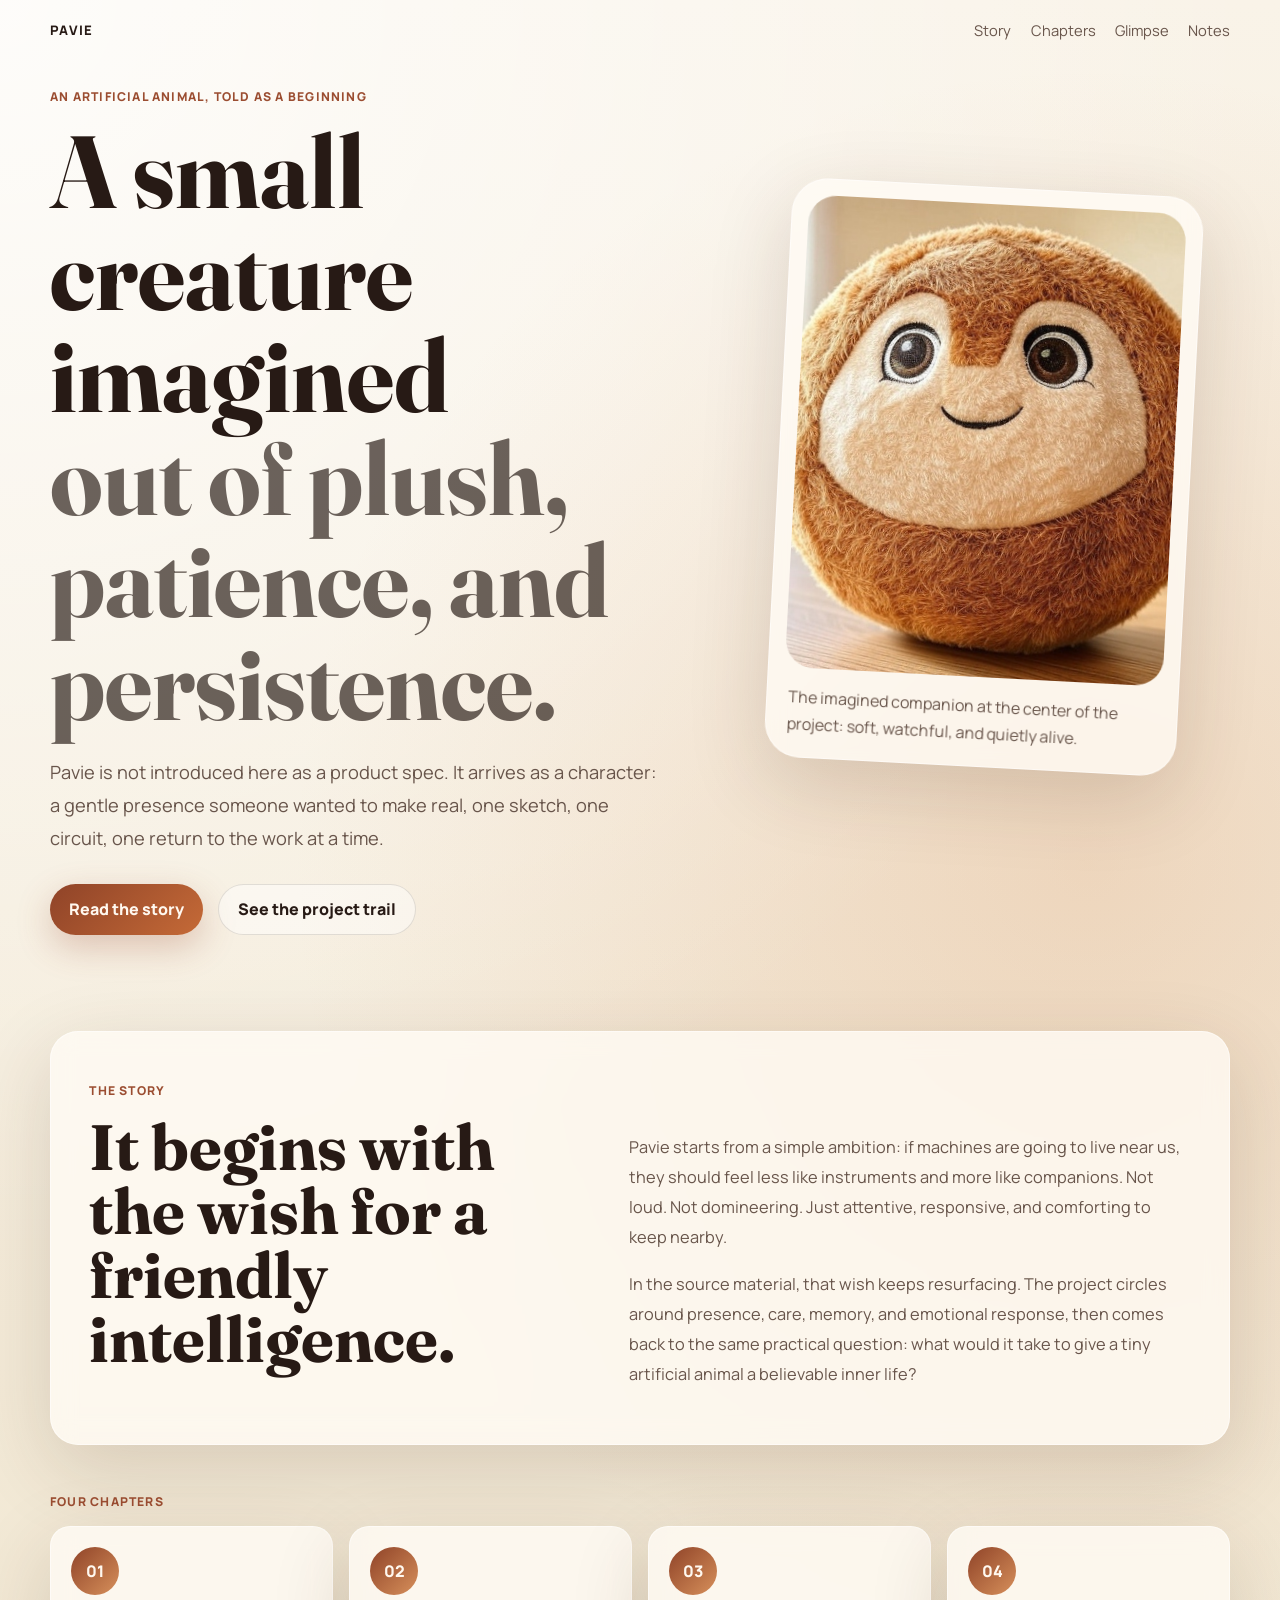
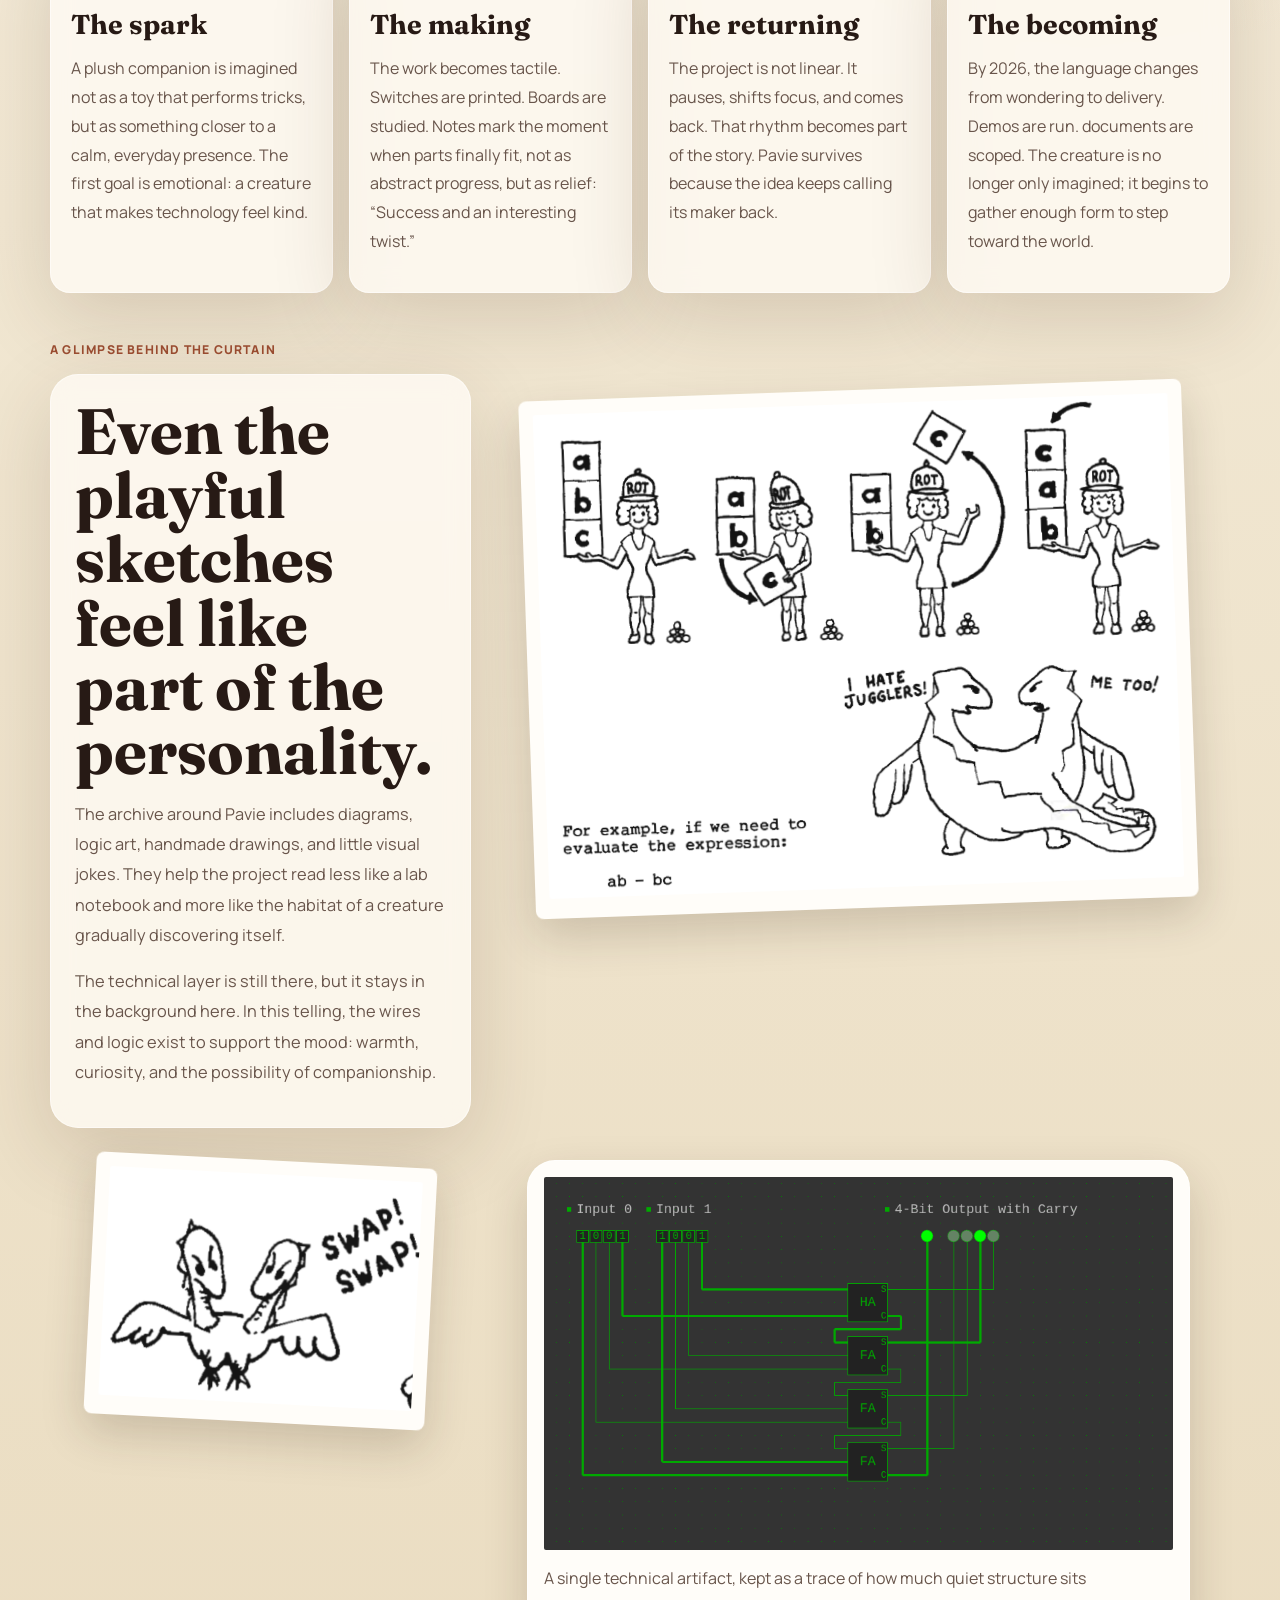
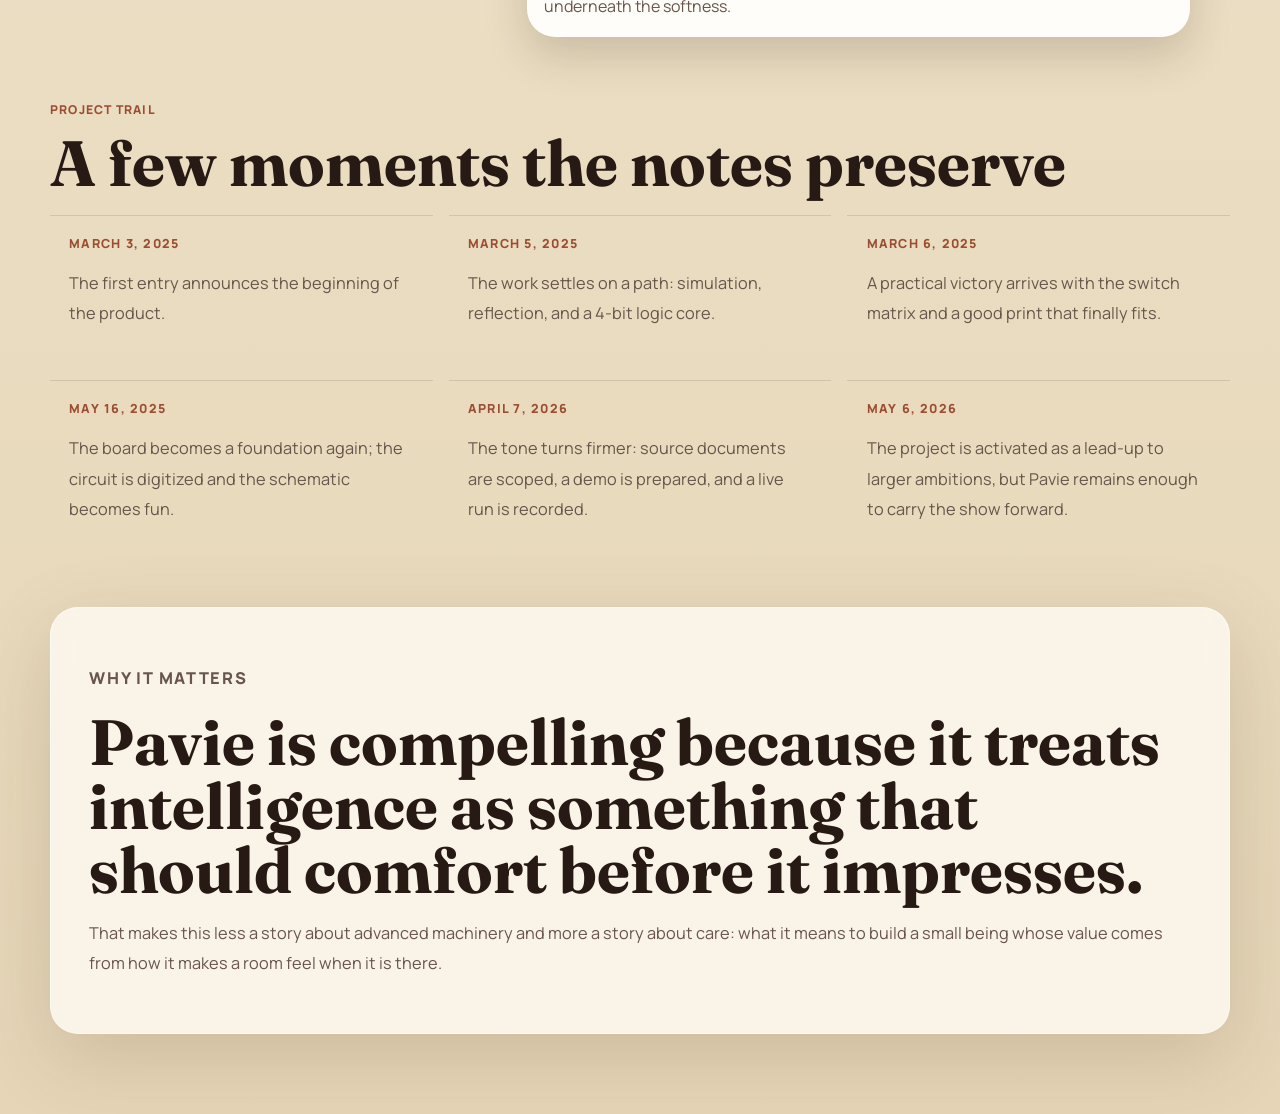
==== index.html @ 0e259fd2 "Create story-driven Pavie GitHub Pages site" ====
<!DOCTYPE html>
<html lang="en">
<head>
  <meta charset="UTF-8">
  <meta name="viewport" content="width=device-width, initial-scale=1.0">
  <title>Pavie | A Small Artificial Animal</title>
  <meta
    name="description"
    content="A story-driven GitHub Pages site about Pavie, a small artificial animal imagined as a plush companion with presence, memory, and a handmade beginning."
  >
  <link rel="preconnect" href="https://fonts.googleapis.com">
  <link rel="preconnect" href="https://fonts.gstatic.com" crossorigin>
  <link
    href="https://fonts.googleapis.com/css2?family=Fraunces:opsz,wght@9..144,500;9..144,700&family=Manrope:wght@400;500;700;800&display=swap"
    rel="stylesheet"
  >
  <link rel="stylesheet" href="style.css">
</head>
<body>
  <div class="page-shell">
    <header class="hero">
      <nav class="topbar">
        <span class="brand">Pavie</span>
        <div class="nav-links">
          <a href="#story">Story</a>
          <a href="#chapters">Chapters</a>
          <a href="#glimpse">Glimpse</a>
          <a href="#notes">Notes</a>
        </div>
      </nav>

      <div class="hero-copy">
        <p class="eyebrow">An artificial animal, told as a beginning</p>
        <h1>
          A small creature imagined
          <span>out of plush, patience, and persistence.</span>
        </h1>
        <p class="lede">
          Pavie is not introduced here as a product spec. It arrives as a character:
          a gentle presence someone wanted to make real, one sketch, one circuit,
          one return to the work at a time.
        </p>
        <div class="hero-actions">
          <a class="button button-primary" href="#story">Read the story</a>
          <a class="button button-secondary" href="#notes">See the project trail</a>
        </div>
      </div>

      <figure class="hero-card">
        <img src="assets/pavie-dot.jpg" alt="A round plush concept character with large eyes and a small smile.">
        <figcaption>
          The imagined companion at the center of the project: soft, watchful, and quietly alive.
        </figcaption>
      </figure>
    </header>

    <main>
      <section class="story-intro reveal" id="story">
        <p class="section-label">The story</p>
        <div class="story-grid">
          <div>
            <h2>It begins with the wish for a friendly intelligence.</h2>
          </div>
          <div>
            <p>
              Pavie starts from a simple ambition: if machines are going to live near us,
              they should feel less like instruments and more like companions. Not loud.
              Not domineering. Just attentive, responsive, and comforting to keep nearby.
            </p>
            <p>
              In the source material, that wish keeps resurfacing. The project circles
              around presence, care, memory, and emotional response, then comes back to
              the same practical question: what would it take to give a tiny artificial
              animal a believable inner life?
            </p>
          </div>
        </div>
      </section>

      <section class="chapters reveal" id="chapters">
        <p class="section-label">Four chapters</p>
        <div class="chapter-list">
          <article class="chapter">
            <span class="chapter-number">01</span>
            <h3>The spark</h3>
            <p>
              A plush companion is imagined not as a toy that performs tricks, but as
              something closer to a calm, everyday presence. The first goal is emotional:
              a creature that makes technology feel kind.
            </p>
          </article>

          <article class="chapter">
            <span class="chapter-number">02</span>
            <h3>The making</h3>
            <p>
              The work becomes tactile. Switches are printed. Boards are studied.
              Notes mark the moment when parts finally fit, not as abstract progress,
              but as relief: “Success and an interesting twist.”
            </p>
          </article>

          <article class="chapter">
            <span class="chapter-number">03</span>
            <h3>The returning</h3>
            <p>
              The project is not linear. It pauses, shifts focus, and comes back.
              That rhythm becomes part of the story. Pavie survives because the idea
              keeps calling its maker back.
            </p>
          </article>

          <article class="chapter">
            <span class="chapter-number">04</span>
            <h3>The becoming</h3>
            <p>
              By 2026, the language changes from wondering to delivery. Demos are run.
              documents are scoped. The creature is no longer only imagined; it begins
              to gather enough form to step toward the world.
            </p>
          </article>
        </div>
      </section>

      <section class="gallery-section reveal" id="glimpse">
        <p class="section-label">A glimpse behind the curtain</p>
        <div class="gallery-layout">
          <article class="gallery-text">
            <h2>Even the playful sketches feel like part of the personality.</h2>
            <p>
              The archive around Pavie includes diagrams, logic art, handmade drawings,
              and little visual jokes. They help the project read less like a lab notebook
              and more like the habitat of a creature gradually discovering itself.
            </p>
            <p>
              The technical layer is still there, but it stays in the background here.
              In this telling, the wires and logic exist to support the mood: warmth,
              curiosity, and the possibility of companionship.
            </p>
          </article>

          <figure class="polaroid polaroid-wide tilt-left">
            <img src="assets/integer-jugglers.png" alt="A playful hand-drawn cartoon showing jugglers and a two-headed creature.">
          </figure>

          <figure class="polaroid tilt-right">
            <img src="assets/swap-dragon.png" alt="A playful sketch of a two-headed bird with the words swap swap.">
          </figure>

          <figure class="polaroid technical-card">
            <img src="assets/4-bit-adder.png" alt="A green-on-dark diagram of a 4-bit adder circuit.">
            <figcaption>
              A single technical artifact, kept as a trace of how much quiet structure sits underneath the softness.
            </figcaption>
          </figure>
        </div>
      </section>

      <section class="timeline reveal" id="notes">
        <p class="section-label">Project trail</p>
        <h2>A few moments the notes preserve</h2>
        <div class="timeline-list">
          <article>
            <time datetime="2025-03-03">March 3, 2025</time>
            <p>The first entry announces the beginning of the product.</p>
          </article>
          <article>
            <time datetime="2025-03-05">March 5, 2025</time>
            <p>The work settles on a path: simulation, reflection, and a 4-bit logic core.</p>
          </article>
          <article>
            <time datetime="2025-03-06">March 6, 2025</time>
            <p>A practical victory arrives with the switch matrix and a good print that finally fits.</p>
          </article>
          <article>
            <time datetime="2025-05-16">May 16, 2025</time>
            <p>The board becomes a foundation again; the circuit is digitized and the schematic becomes fun.</p>
          </article>
          <article>
            <time datetime="2026-04-07">April 7, 2026</time>
            <p>The tone turns firmer: source documents are scoped, a demo is prepared, and a live run is recorded.</p>
          </article>
          <article>
            <time datetime="2026-05-06">May 6, 2026</time>
            <p>The project is activated as a lead-up to larger ambitions, but Pavie remains enough to carry the show forward.</p>
          </article>
        </div>
      </section>

      <section class="closing reveal">
        <div class="closing-card">
          <p class="section-label">Why it matters</p>
          <h2>
            Pavie is compelling because it treats intelligence as something that should
            comfort before it impresses.
          </h2>
          <p>
            That makes this less a story about advanced machinery and more a story about
            care: what it means to build a small being whose value comes from how it makes
            a room feel when it is there.
          </p>
        </div>
      </section>
    </main>
  </div>

  <script src="script.js"></script>
</body>
</html>
---- style.css ----
:root {
  --bg: #f7f1e4;
  --bg-deep: #ebdfc7;
  --paper: rgba(255, 252, 245, 0.78);
  --ink: #271a15;
  --muted: #68554b;
  --accent: #9b4d31;
  --accent-soft: #d7905b;
  --line: rgba(39, 26, 21, 0.12);
  --shadow: 0 24px 80px rgba(69, 37, 18, 0.16);
  --radius-xl: 28px;
  --radius-lg: 20px;
  --radius-md: 14px;
}

* {
  box-sizing: border-box;
}

html {
  scroll-behavior: smooth;
}

body {
  margin: 0;
  font-family: "Manrope", sans-serif;
  color: var(--ink);
  background:
    radial-gradient(circle at top left, rgba(255, 255, 255, 0.78), transparent 28%),
    radial-gradient(circle at 85% 20%, rgba(215, 144, 91, 0.25), transparent 22%),
    linear-gradient(180deg, #f9f3e8 0%, #f1e7d2 42%, #e6d6b7 100%);
}

img {
  display: block;
  max-width: 100%;
}

a {
  color: inherit;
  text-decoration: none;
}

.page-shell {
  min-height: 100vh;
  overflow: clip;
}

.hero,
main {
  width: min(1180px, calc(100% - 2rem));
  margin: 0 auto;
}

.hero {
  display: grid;
  grid-template-columns: 1.2fr 0.9fr;
  gap: 2rem;
  padding: 1.25rem 0 3rem;
  min-height: 100vh;
  align-items: center;
}

.topbar {
  position: absolute;
  top: 0;
  left: 50%;
  width: min(1180px, calc(100% - 2rem));
  transform: translateX(-50%);
  display: flex;
  justify-content: space-between;
  align-items: center;
  padding: 1.25rem 0;
  z-index: 10;
}

.brand,
.section-label,
.eyebrow,
time {
  letter-spacing: 0.1em;
  text-transform: uppercase;
}

.brand {
  font-size: 0.82rem;
  font-weight: 800;
}

.nav-links {
  display: flex;
  gap: 1.2rem;
  color: var(--muted);
  font-size: 0.92rem;
}

.hero-copy {
  padding-top: 3.5rem;
}

.eyebrow,
.section-label {
  color: var(--accent);
  font-size: 0.76rem;
  font-weight: 800;
}

h1,
h2,
h3 {
  font-family: "Fraunces", serif;
  line-height: 1;
  margin: 0;
}

h1 {
  margin-top: 0.9rem;
  font-size: clamp(3.3rem, 8vw, 6.8rem);
  max-width: 11ch;
}

h1 span {
  display: block;
  color: rgba(39, 26, 21, 0.68);
}

.lede {
  max-width: 38rem;
  margin: 1.4rem 0 0;
  font-size: 1.14rem;
  line-height: 1.8;
  color: var(--muted);
}

.hero-actions {
  display: flex;
  flex-wrap: wrap;
  gap: 0.9rem;
  margin-top: 1.8rem;
}

.button {
  display: inline-flex;
  align-items: center;
  justify-content: center;
  min-height: 3.2rem;
  padding: 0.8rem 1.2rem;
  border-radius: 999px;
  font-weight: 800;
}

.button-primary {
  color: #fff8ef;
  background: linear-gradient(135deg, #8f4328, #c56a37);
  box-shadow: 0 12px 34px rgba(155, 77, 49, 0.28);
}

.button-secondary {
  border: 1px solid var(--line);
  background: rgba(255, 255, 255, 0.45);
}

.hero-card,
.story-intro,
.chapter,
.gallery-text,
.technical-card,
.closing-card {
  background: var(--paper);
  backdrop-filter: blur(12px);
  border: 1px solid rgba(255, 255, 255, 0.5);
  box-shadow: var(--shadow);
}

.hero-card {
  padding: 1rem;
  border-radius: 36px;
  transform: rotate(3deg);
}

.hero-card img {
  border-radius: 28px;
  aspect-ratio: 4 / 5;
  object-fit: cover;
}

.hero-card figcaption {
  padding: 1rem 0.3rem 0.2rem;
  color: var(--muted);
  line-height: 1.7;
}

main {
  padding-bottom: 5rem;
}

section {
  margin-top: 3rem;
}

.story-intro,
.closing-card {
  border-radius: var(--radius-xl);
  padding: clamp(1.4rem, 3vw, 2.5rem);
}

.story-grid {
  display: grid;
  grid-template-columns: 0.95fr 1.05fr;
  gap: 2rem;
  margin-top: 1rem;
}

.story-grid h2,
.gallery-text h2,
.timeline h2,
.closing-card h2 {
  font-size: clamp(2rem, 5vw, 4rem);
}

.story-grid p,
.gallery-text p,
.closing-card p,
.timeline-list p {
  color: var(--muted);
  line-height: 1.85;
  font-size: 1.02rem;
}

.chapter-list {
  display: grid;
  grid-template-columns: repeat(4, 1fr);
  gap: 1rem;
  margin-top: 1rem;
}

.chapter {
  border-radius: var(--radius-lg);
  padding: 1.25rem;
  min-height: 18rem;
}

.chapter-number {
  display: inline-flex;
  width: 3rem;
  height: 3rem;
  align-items: center;
  justify-content: center;
  border-radius: 999px;
  font-weight: 800;
  color: #fff8ef;
  background: linear-gradient(135deg, #8f4328, #d7905b);
}

.chapter h3 {
  margin-top: 1rem;
  font-size: 1.7rem;
}

.chapter p {
  color: var(--muted);
  line-height: 1.8;
}

.gallery-layout {
  display: grid;
  grid-template-columns: 1.1fr 1fr 0.9fr;
  gap: 1rem;
  margin-top: 1rem;
  align-items: start;
}

.gallery-text {
  border-radius: var(--radius-xl);
  padding: 1.5rem;
  min-height: 100%;
}

.polaroid {
  background: #fffdf9;
  border-radius: 8px;
  padding: 0.85rem 0.85rem 1.2rem;
  box-shadow: 0 18px 44px rgba(49, 31, 18, 0.18);
}

.polaroid img {
  width: 100%;
  border-radius: 2px;
}

.polaroid-wide {
  grid-column: span 2;
}

.tilt-left {
  transform: rotate(-2deg);
}

.tilt-right {
  transform: rotate(3deg);
}

.technical-card {
  grid-column: 2 / 4;
  padding: 1rem;
  border-radius: var(--radius-xl);
}

.technical-card figcaption {
  margin-top: 0.9rem;
  color: var(--muted);
  line-height: 1.75;
}

.timeline-list {
  display: grid;
  grid-template-columns: repeat(3, 1fr);
  gap: 1rem;
  margin-top: 1.25rem;
}

.timeline-list article {
  padding: 1.2rem;
  border-top: 1px solid var(--line);
}

time {
  display: block;
  color: var(--accent);
  font-size: 0.78rem;
  font-weight: 800;
  margin-bottom: 0.7rem;
}

.reveal {
  opacity: 0;
  transform: translateY(24px);
  transition: opacity 700ms ease, transform 700ms ease;
}

.reveal.is-visible {
  opacity: 1;
  transform: translateY(0);
}

@media (max-width: 980px) {
  .hero,
  .story-grid,
  .chapter-list,
  .gallery-layout,
  .timeline-list {
    grid-template-columns: 1fr;
  }

  .hero {
    min-height: auto;
    padding-top: 5rem;
  }

  .topbar {
    position: fixed;
    padding: 0.85rem 1rem;
    background: rgba(249, 243, 232, 0.88);
    backdrop-filter: blur(10px);
    border-bottom: 1px solid var(--line);
  }

  .nav-links {
    gap: 0.8rem;
    font-size: 0.84rem;
  }

  .hero-card {
    transform: none;
  }

  .polaroid-wide,
  .technical-card {
    grid-column: auto;
  }
}

@media (max-width: 640px) {
  .topbar {
    align-items: flex-start;
    flex-direction: column;
    gap: 0.6rem;
  }

  .hero,
  main {
    width: min(100% - 1rem, 1180px);
  }

  h1 {
    font-size: 3rem;
  }

  .hero-actions {
    flex-direction: column;
  }

  .button {
    width: 100%;
  }
}
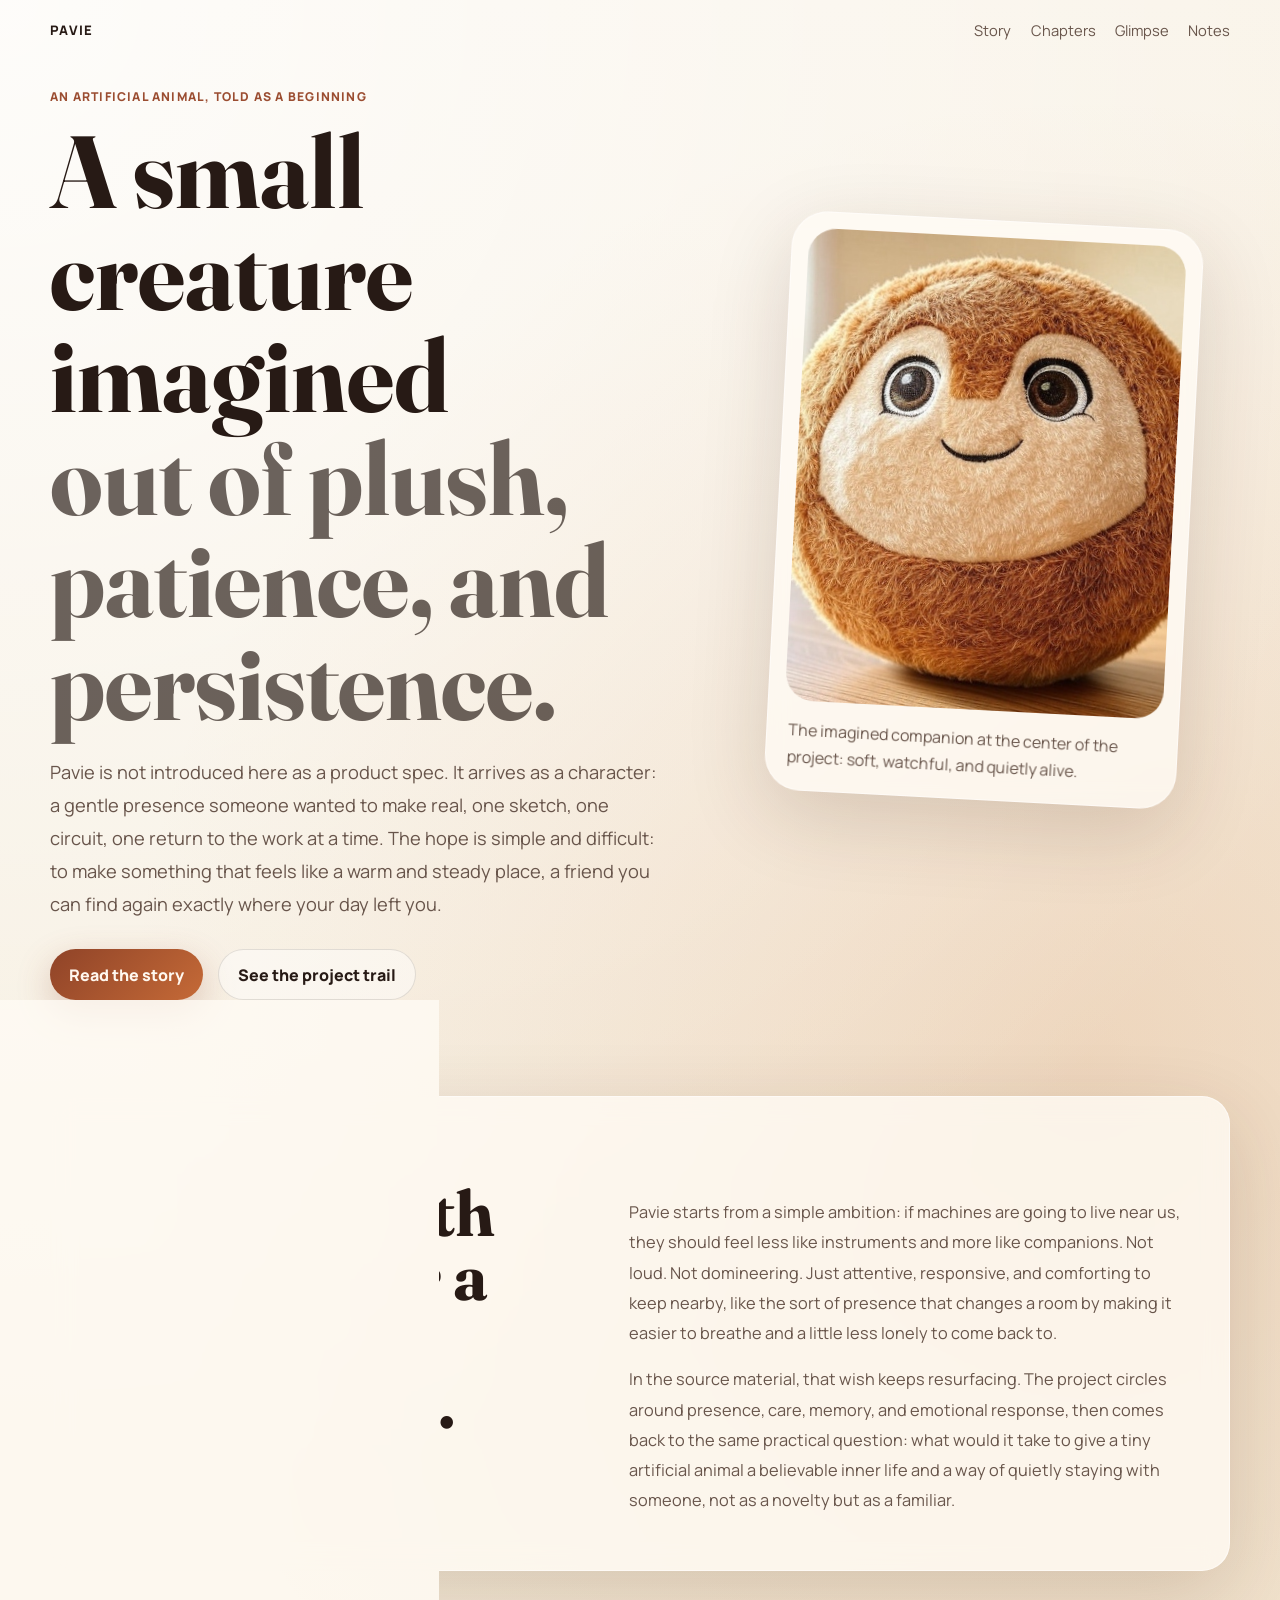
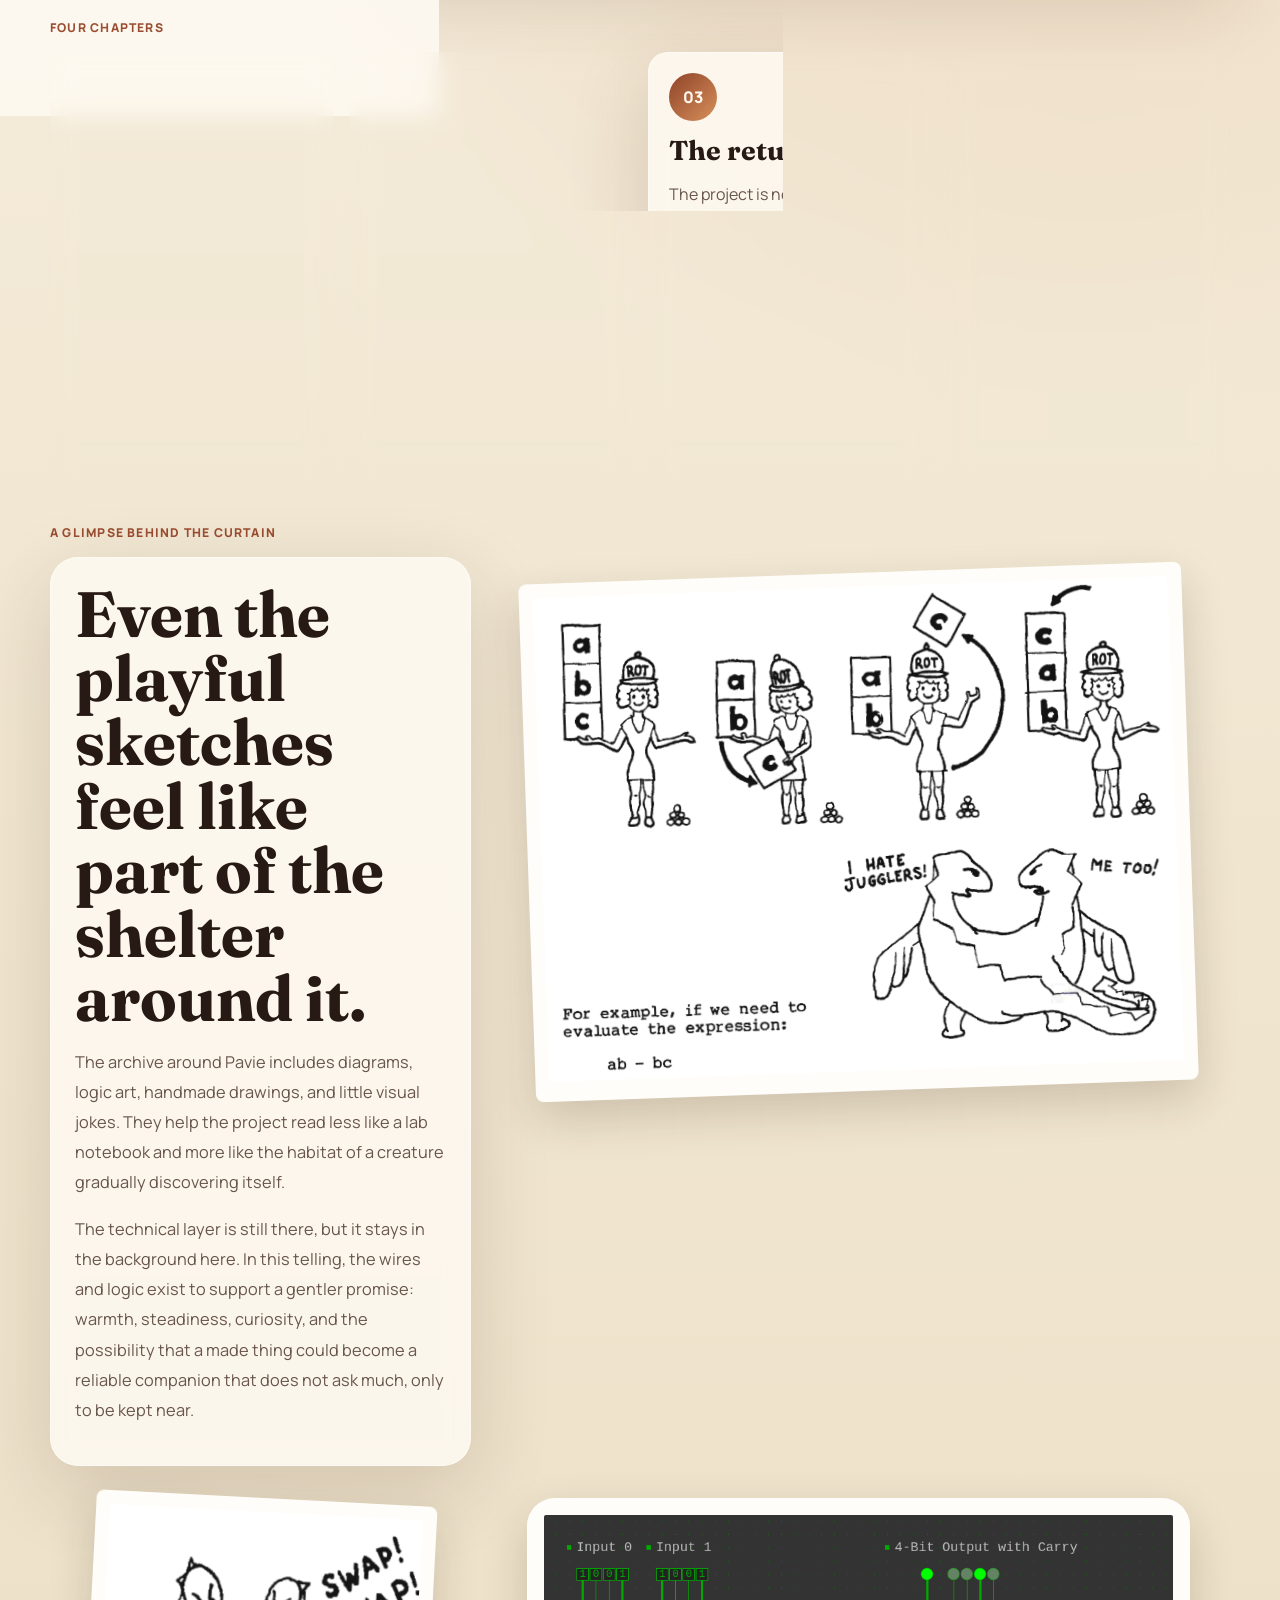
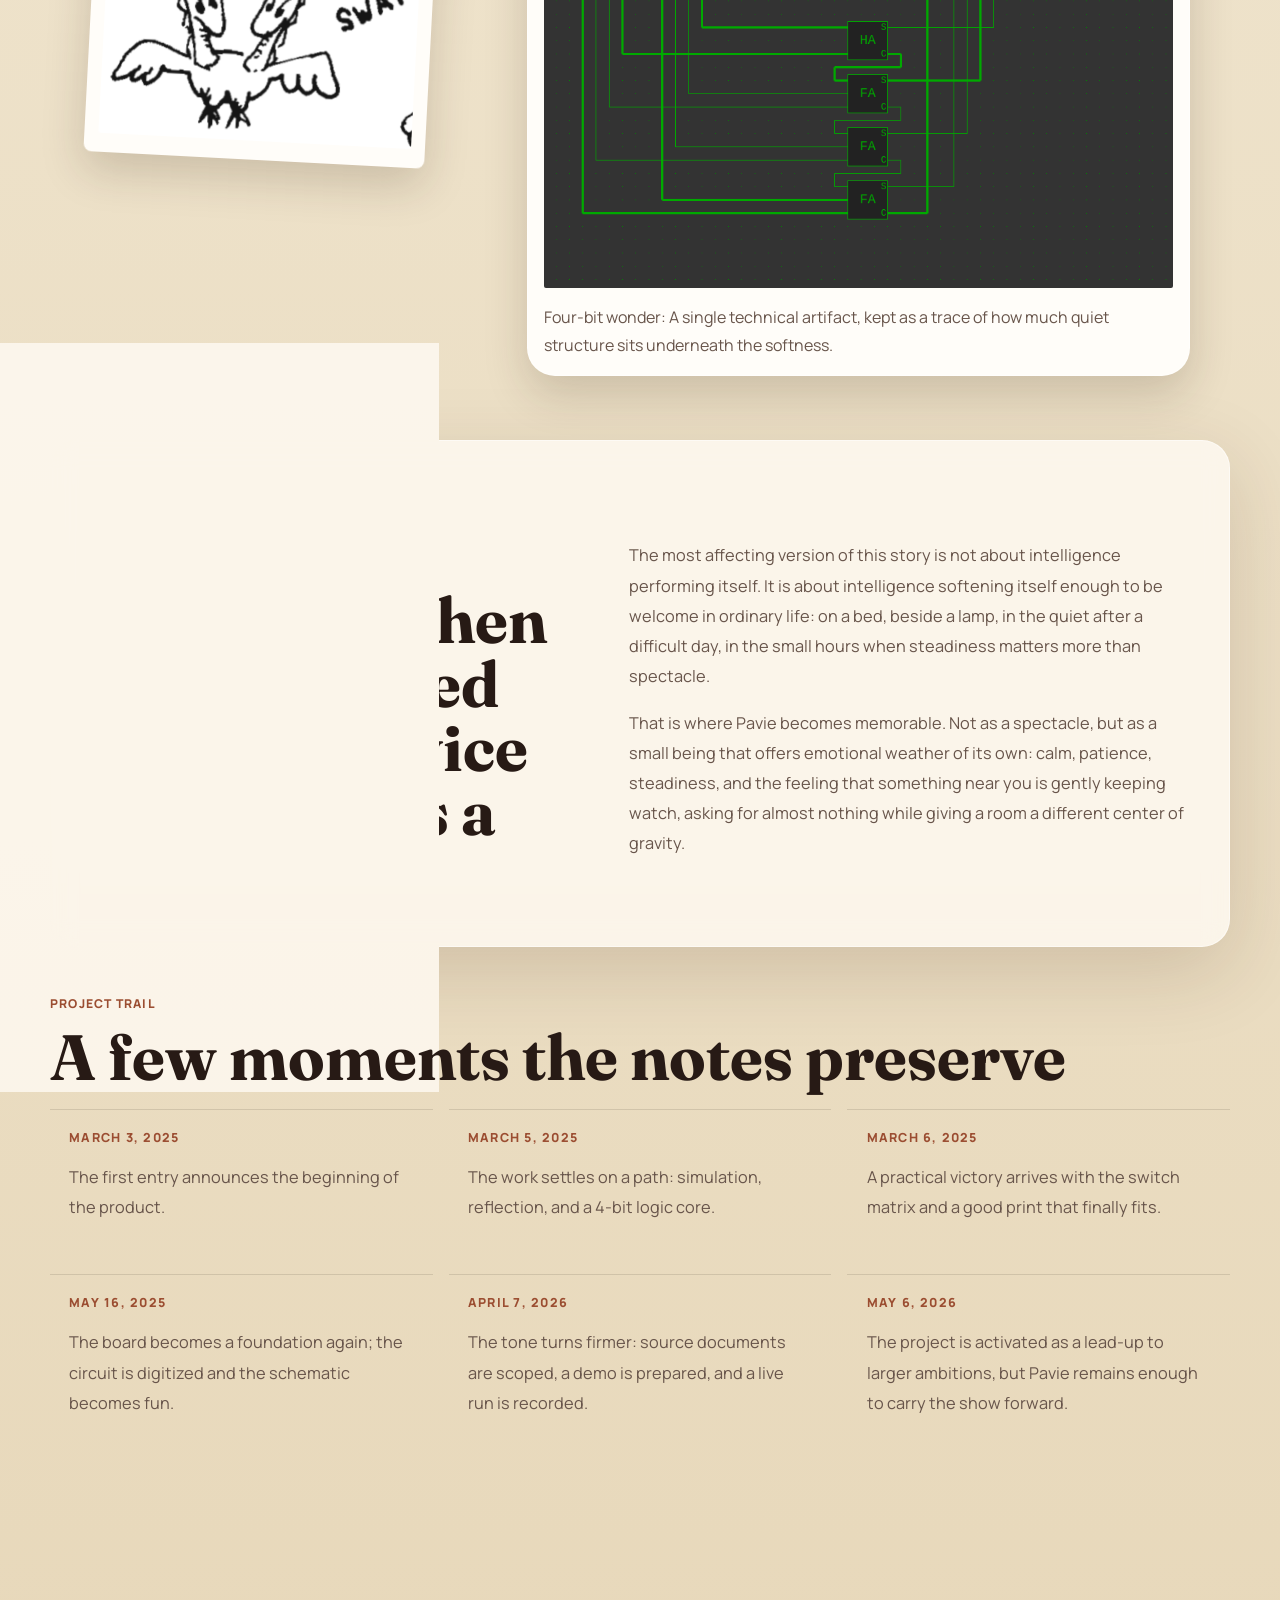
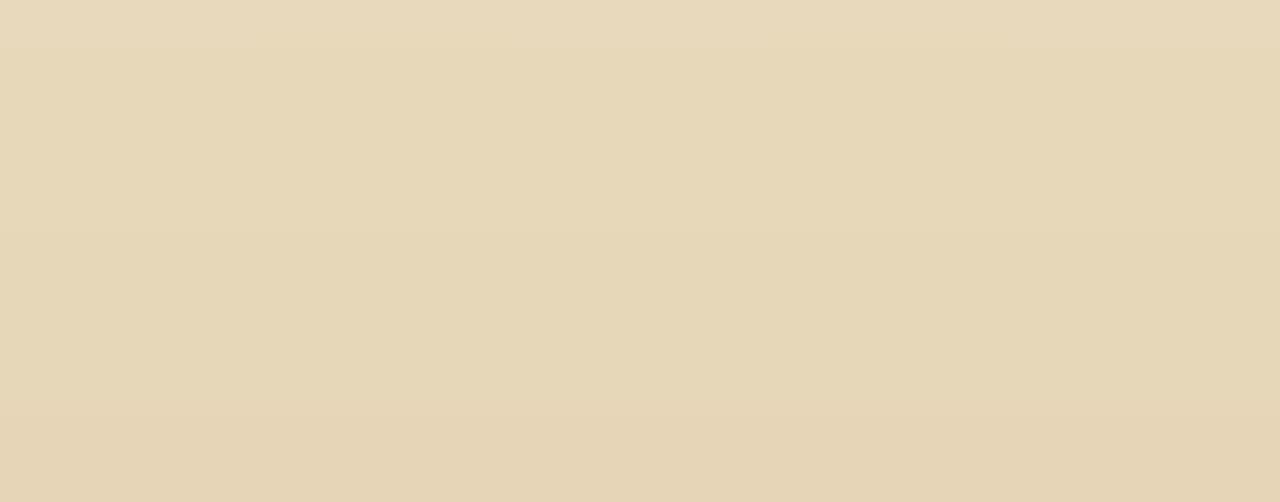
==== commit 25cec593: "Refine Pavie story tone and caption" ====
--- a/index.html
+++ b/index.html
@@ -38,7 +38,9 @@
         <p class="lede">
           Pavie is not introduced here as a product spec. It arrives as a character:
           a gentle presence someone wanted to make real, one sketch, one circuit,
-          one return to the work at a time.
+          one return to the work at a time. The hope is simple and difficult:
+          to make something that feels like a warm and steady place, a friend
+          you can find again exactly where your day left you.
         </p>
         <div class="hero-actions">
           <a class="button button-primary" href="#story">Read the story</a>
@@ -65,13 +67,16 @@
             <p>
               Pavie starts from a simple ambition: if machines are going to live near us,
               they should feel less like instruments and more like companions. Not loud.
-              Not domineering. Just attentive, responsive, and comforting to keep nearby.
+              Not domineering. Just attentive, responsive, and comforting to keep nearby,
+              like the sort of presence that changes a room by making it easier to breathe
+              and a little less lonely to come back to.
             </p>
             <p>
               In the source material, that wish keeps resurfacing. The project circles
               around presence, care, memory, and emotional response, then comes back to
               the same practical question: what would it take to give a tiny artificial
-              animal a believable inner life?
+              animal a believable inner life and a way of quietly staying with someone,
+              not as a novelty but as a familiar.
             </p>
           </div>
         </div>
@@ -86,7 +91,8 @@
             <p>
               A plush companion is imagined not as a toy that performs tricks, but as
               something closer to a calm, everyday presence. The first goal is emotional:
-              a creature that makes technology feel kind.
+              a creature that makes technology feel kind, dependable, and safe to lean on,
+              the way a real friend sometimes does simply by remaining close.
             </p>
           </article>
 
@@ -96,7 +102,8 @@
             <p>
               The work becomes tactile. Switches are printed. Boards are studied.
               Notes mark the moment when parts finally fit, not as abstract progress,
-              but as relief: “Success and an interesting twist.”
+              but as relief: “Success and an interesting twist.” The story gains weight
+              because it keeps passing through human hands.
             </p>
           </article>
 
@@ -106,7 +113,7 @@
             <p>
               The project is not linear. It pauses, shifts focus, and comes back.
               That rhythm becomes part of the story. Pavie survives because the idea
-              keeps calling its maker back.
+              keeps calling its maker back, as if the creature is still waiting for its place.
             </p>
           </article>
 
@@ -116,7 +123,8 @@
             <p>
               By 2026, the language changes from wondering to delivery. Demos are run.
               documents are scoped. The creature is no longer only imagined; it begins
-              to gather enough form to step toward the world.
+              to gather enough form to step toward the world, carrying with it the idea
+              that intelligence could be companionable.
             </p>
           </article>
         </div>
@@ -126,7 +134,7 @@
         <p class="section-label">A glimpse behind the curtain</p>
         <div class="gallery-layout">
           <article class="gallery-text">
-            <h2>Even the playful sketches feel like part of the personality.</h2>
+            <h2>Even the playful sketches feel like part of the shelter around it.</h2>
             <p>
               The archive around Pavie includes diagrams, logic art, handmade drawings,
               and little visual jokes. They help the project read less like a lab notebook
@@ -134,8 +142,9 @@
             </p>
             <p>
               The technical layer is still there, but it stays in the background here.
-              In this telling, the wires and logic exist to support the mood: warmth,
-              curiosity, and the possibility of companionship.
+              In this telling, the wires and logic exist to support a gentler promise:
+              warmth, steadiness, curiosity, and the possibility that a made thing
+              could become a reliable companion that does not ask much, only to be kept near.
             </p>
           </article>
 
@@ -150,9 +159,32 @@
           <figure class="polaroid technical-card">
             <img src="assets/4-bit-adder.png" alt="A green-on-dark diagram of a 4-bit adder circuit.">
             <figcaption>
-              A single technical artifact, kept as a trace of how much quiet structure sits underneath the softness.
+              Four-bit wonder: A single technical artifact, kept as a trace of how much quiet structure sits underneath the softness.
             </figcaption>
           </figure>
+        </div>
+      </section>
+
+      <section class="story-intro reveal">
+        <p class="section-label">A warm and steady place</p>
+        <div class="story-grid">
+          <div>
+            <h2>Pavie is strongest when it is described less as a device and more as a refuge.</h2>
+          </div>
+          <div>
+            <p>
+              The most affecting version of this story is not about intelligence performing
+              itself. It is about intelligence softening itself enough to be welcome in
+              ordinary life: on a bed, beside a lamp, in the quiet after a difficult day,
+              in the small hours when steadiness matters more than spectacle.
+            </p>
+            <p>
+              That is where Pavie becomes memorable. Not as a spectacle, but as a small
+              being that offers emotional weather of its own: calm, patience, steadiness,
+              and the feeling that something near you is gently keeping watch, asking
+              for almost nothing while giving a room a different center of gravity.
+            </p>
+          </div>
         </div>
       </section>
 
@@ -192,12 +224,14 @@
           <p class="section-label">Why it matters</p>
           <h2>
             Pavie is compelling because it treats intelligence as something that should
-            comfort before it impresses.
+            comfort before it impresses, and stay before it speaks.
           </h2>
           <p>
             That makes this less a story about advanced machinery and more a story about
             care: what it means to build a small being whose value comes from how it makes
-            a room feel when it is there.
+            a room feel when it is there. Its best future is not as a novelty, but as
+            something people might miss when it is absent, because it had quietly become
+            part of how they felt accompanied.
           </p>
         </div>
       </section>
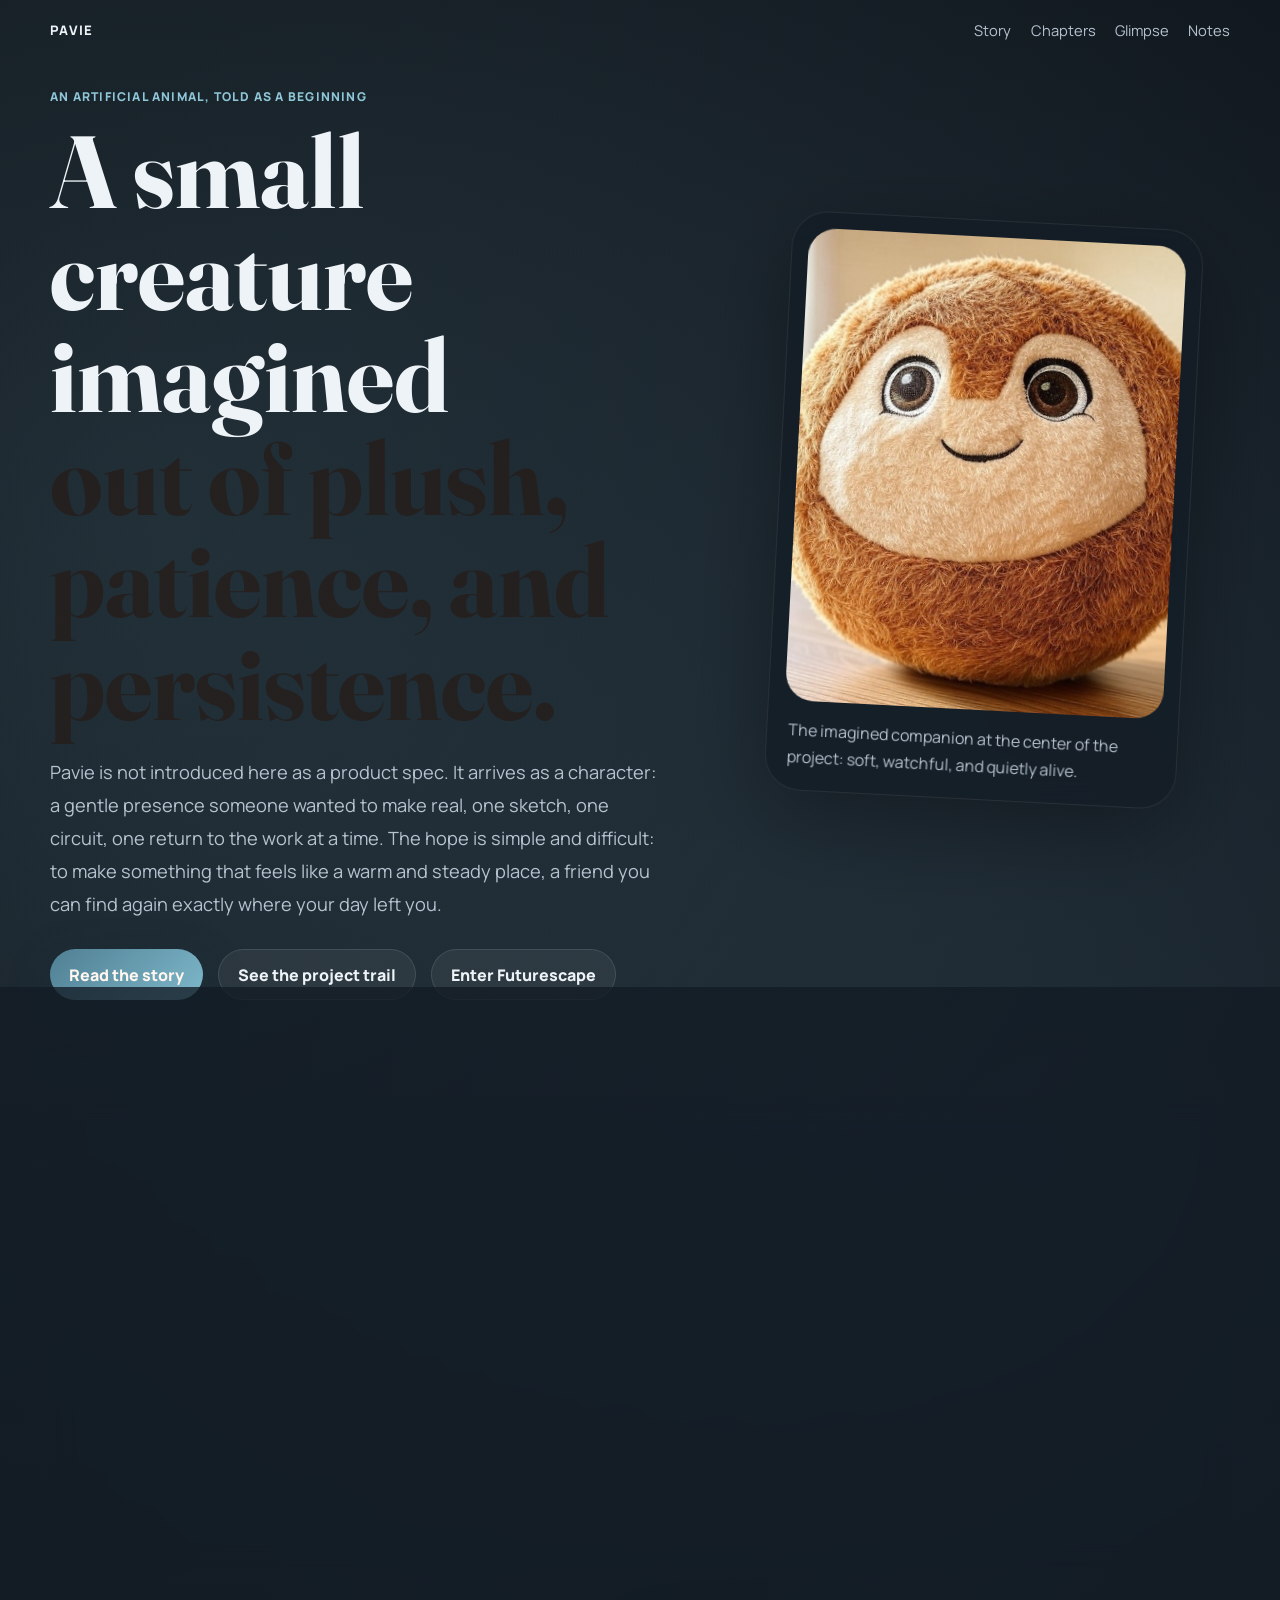
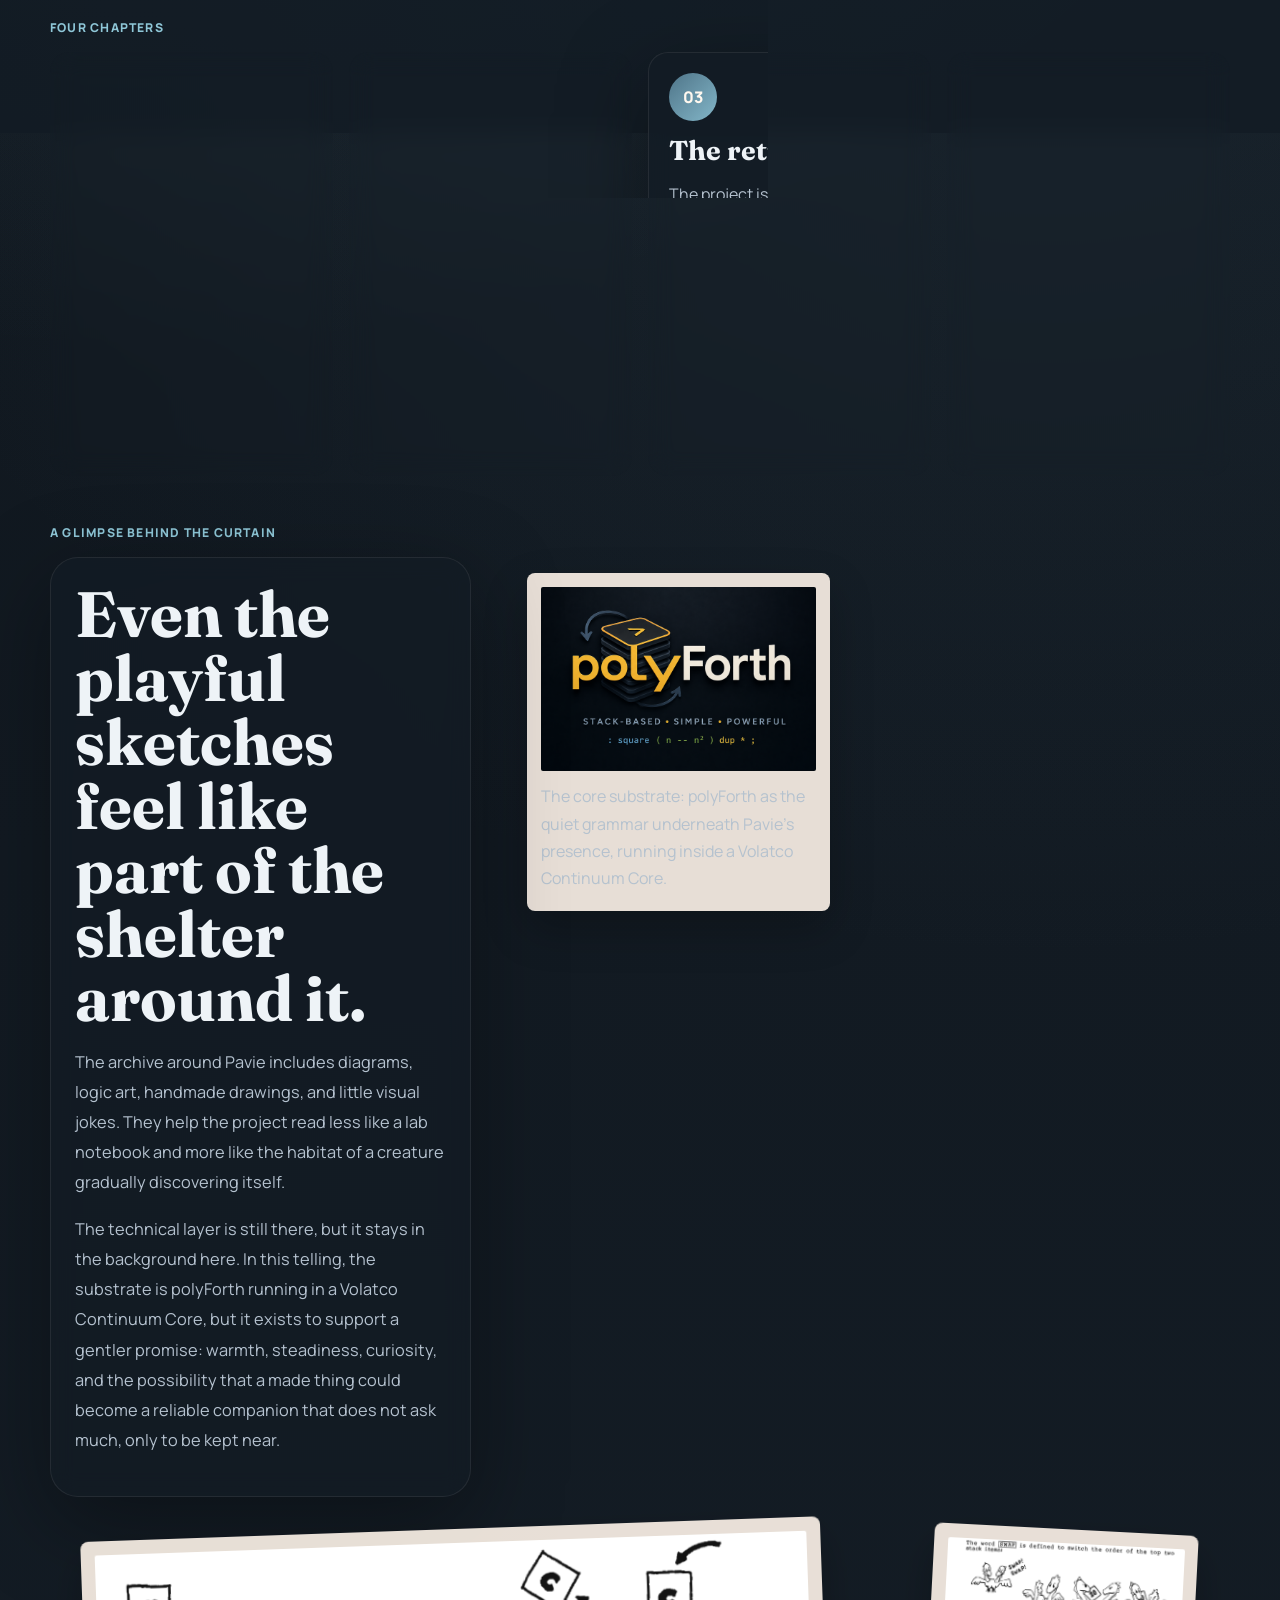
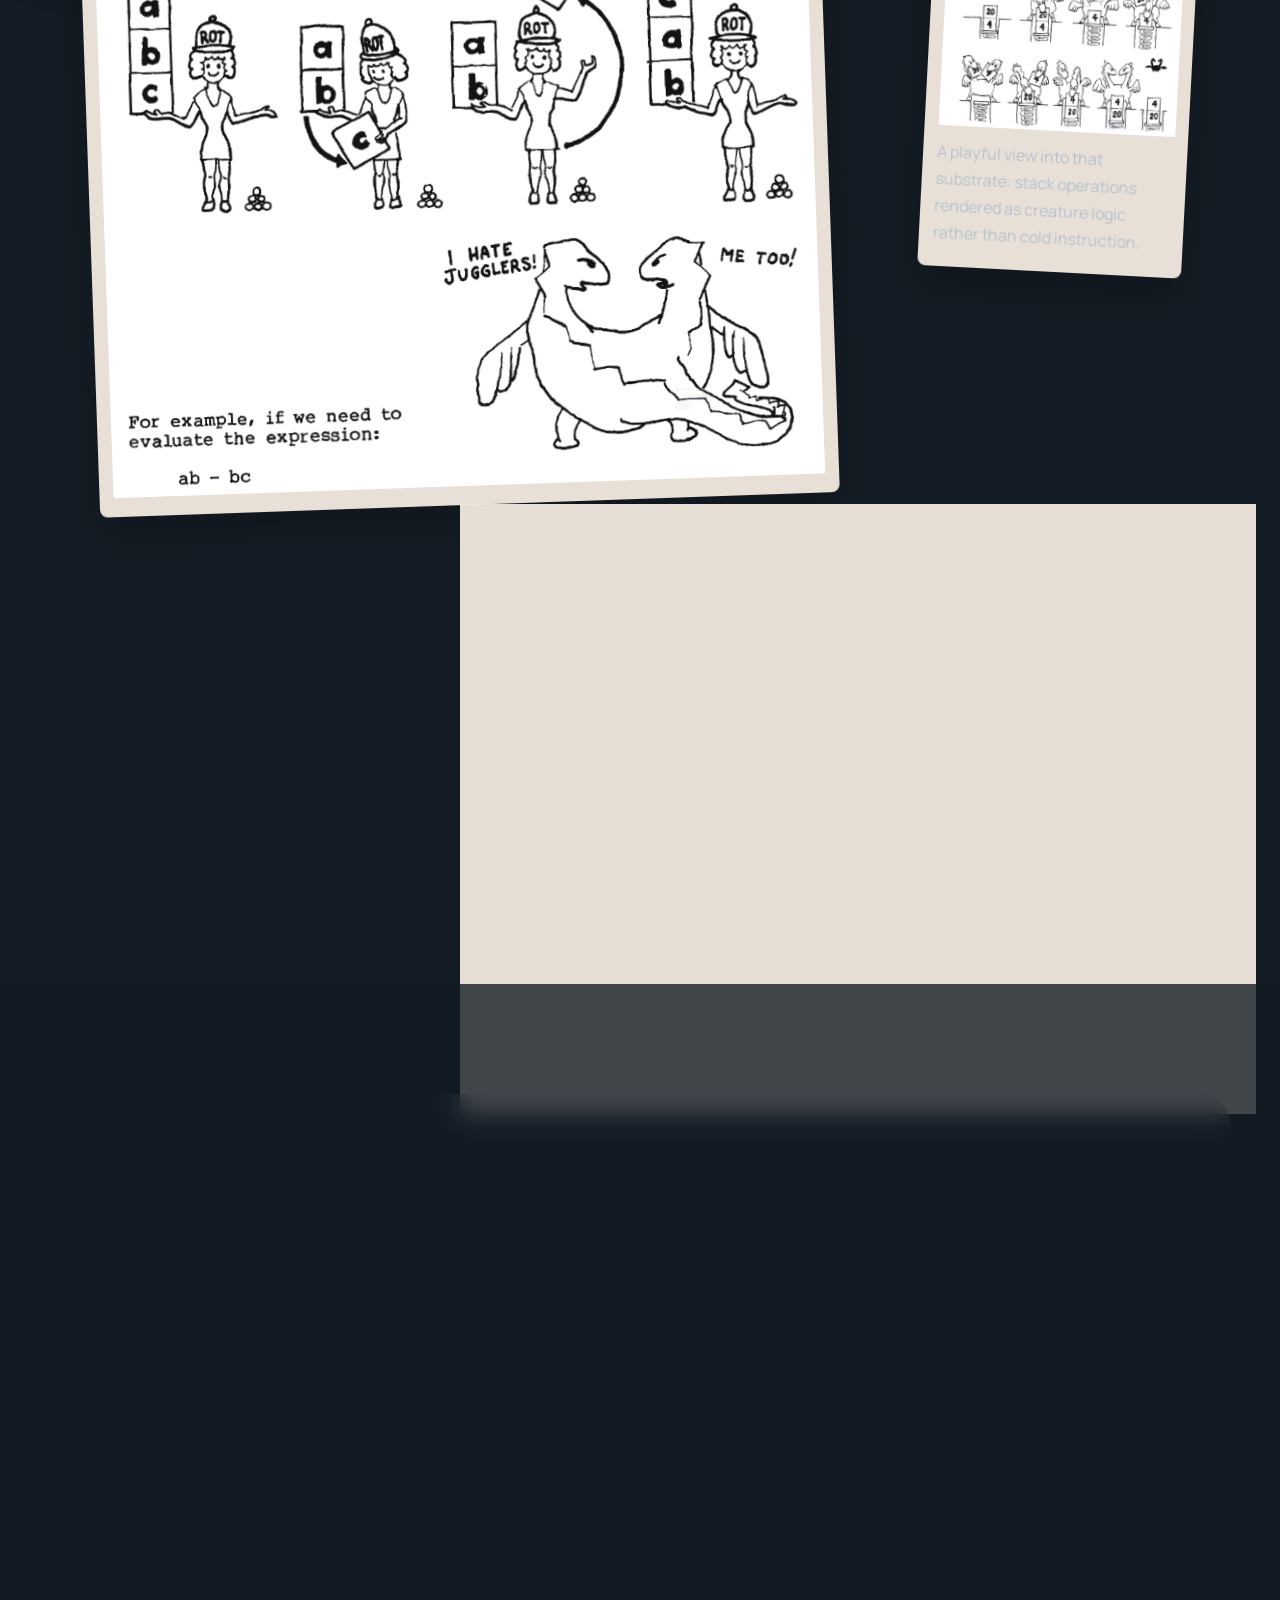
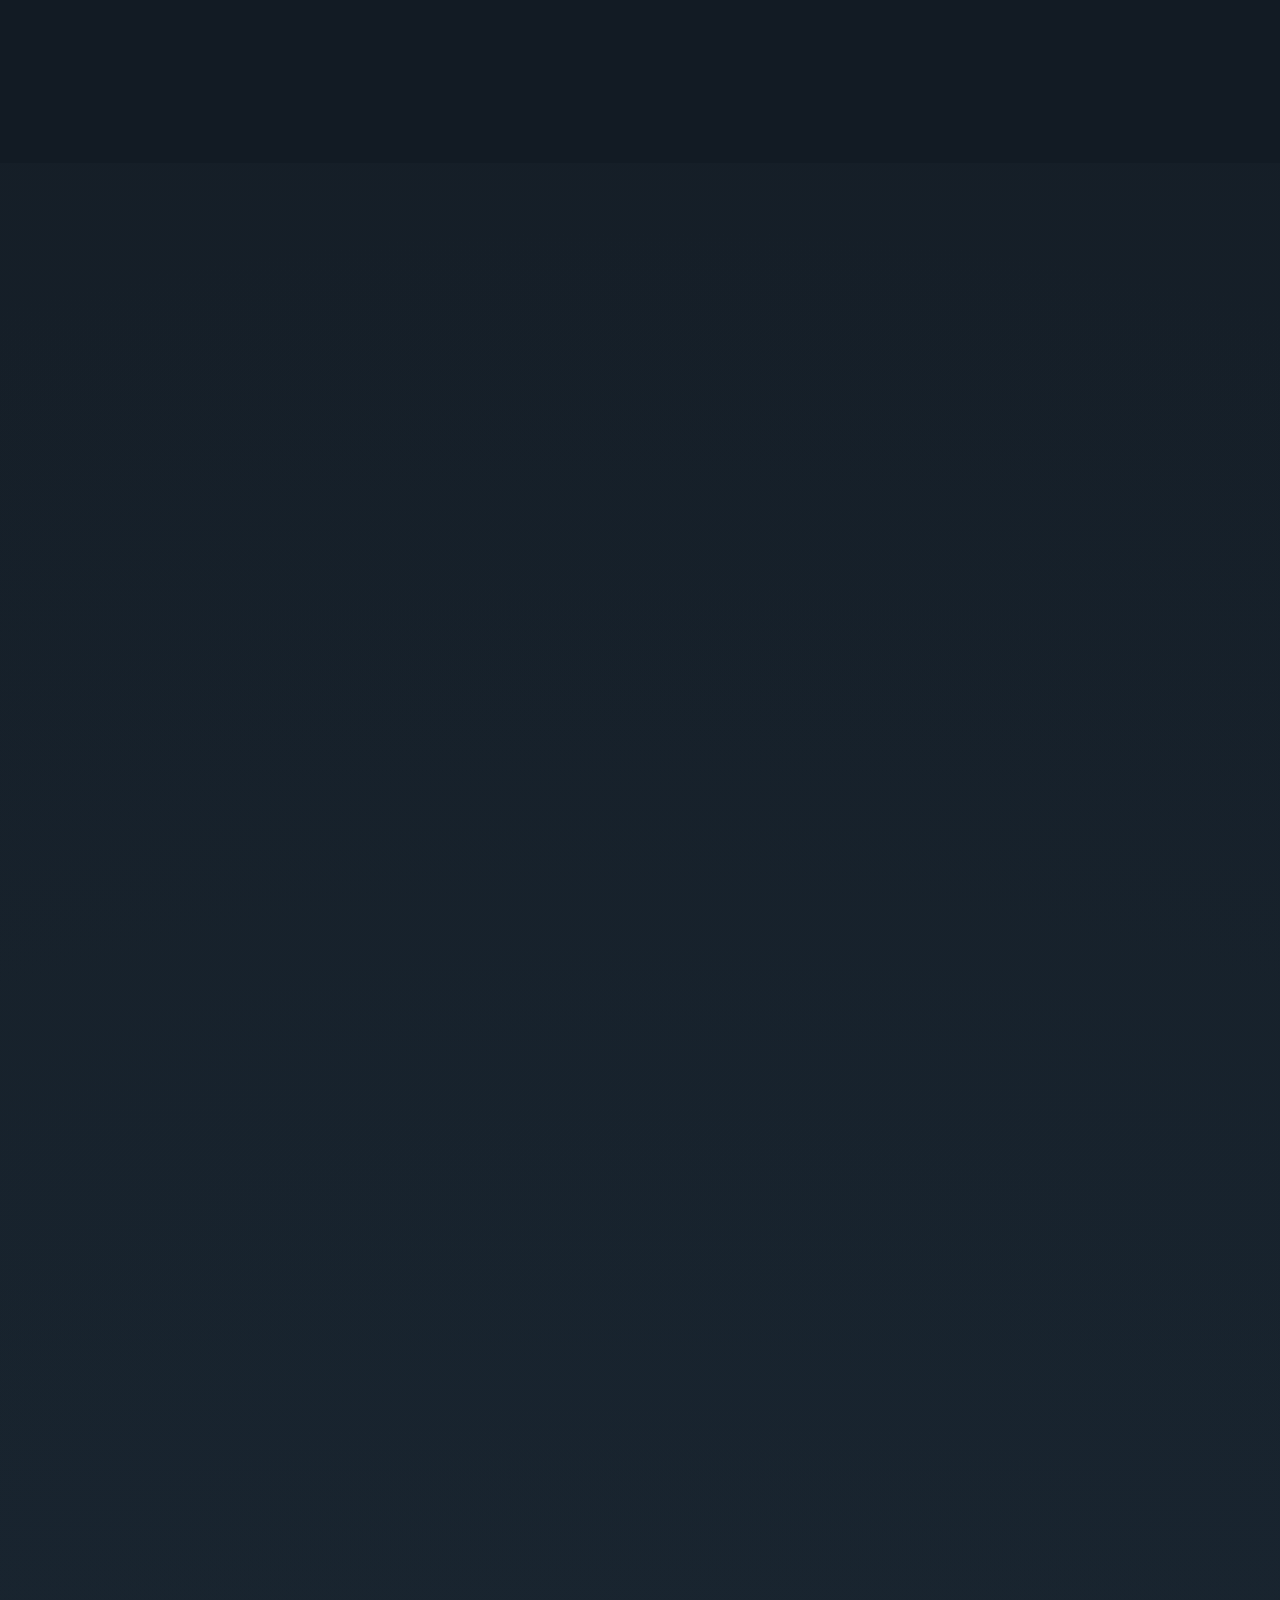
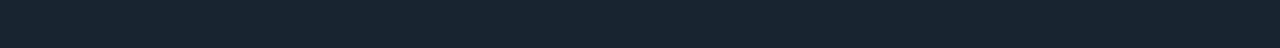
==== commit cebcdcd0: "Expand Pavie site with futurescape and moodier theme" ====
--- a/index.html
+++ b/index.html
@@ -45,6 +45,7 @@
         <div class="hero-actions">
           <a class="button button-primary" href="#story">Read the story</a>
           <a class="button button-secondary" href="#notes">See the project trail</a>
+          <a class="button button-secondary" href="additions.html">Enter Futurescape</a>
         </div>
       </div>
 
@@ -142,24 +143,38 @@
             </p>
             <p>
               The technical layer is still there, but it stays in the background here.
-              In this telling, the wires and logic exist to support a gentler promise:
-              warmth, steadiness, curiosity, and the possibility that a made thing
-              could become a reliable companion that does not ask much, only to be kept near.
-            </p>
-          </article>
+              In this telling, the substrate is polyForth running in a Volatco Continuum Core,
+              but it exists to support a gentler promise: warmth, steadiness, curiosity,
+              and the possibility that a made thing could become a reliable companion
+              that does not ask much, only to be kept near.
+            </p>
+          </article>
+
+          <figure class="polaroid substrate-card">
+            <img src="assets/polyForth.jpg" alt="A polyForth graphic with a stack motif and the words stack-based, simple, powerful.">
+            <figcaption>
+              The core substrate: polyForth as the quiet grammar underneath Pavie's
+              presence, running inside a Volatco Continuum Core.
+            </figcaption>
+          </figure>
 
           <figure class="polaroid polaroid-wide tilt-left">
             <img src="assets/integer-jugglers.png" alt="A playful hand-drawn cartoon showing jugglers and a two-headed creature.">
           </figure>
 
           <figure class="polaroid tilt-right">
-            <img src="assets/swap-dragon.png" alt="A playful sketch of a two-headed bird with the words swap swap.">
+            <img src="assets/polyforth-substrate.png" alt="A playful polyForth-style tutorial sketch demonstrating SWAP with stacked values and birds.">
+            <figcaption>
+              A playful view into that substrate: stack operations rendered as creature
+              logic rather than cold instruction.
+            </figcaption>
           </figure>
 
           <figure class="polaroid technical-card">
             <img src="assets/4-bit-adder.png" alt="A green-on-dark diagram of a 4-bit adder circuit.">
             <figcaption>
-              Four-bit wonder: A single technical artifact, kept as a trace of how much quiet structure sits underneath the softness.
+              Four-bit wonder: one technical trace of a deeper substrate, with polyForth
+              running in a Volatco Continuum Core underneath the softness.
             </figcaption>
           </figure>
         </div>
@@ -183,6 +198,27 @@
               being that offers emotional weather of its own: calm, patience, steadiness,
               and the feeling that something near you is gently keeping watch, asking
               for almost nothing while giving a room a different center of gravity.
+            </p>
+          </div>
+        </div>
+      </section>
+
+      <section class="story-intro reveal">
+        <p class="section-label">Futurescape</p>
+        <div class="story-grid">
+          <div>
+            <h2>There is a deeper architectural futurescape, but it lives off to the side on purpose.</h2>
+          </div>
+          <div>
+            <p>
+              Some of the most interesting material around Pavie is conceptual rather than
+              narrative: how polyForth, Volatco, and Apeiron fit together as a deeper substrate.
+              It matters, but it is also long enough to crowd the story if kept here.
+            </p>
+            <p>
+              The full note now lives on its own page, where it can stay readable without
+              interrupting the softer rhythm of the main site.
+              <a class="inline-link" href="additions.html">Open Futurescape.</a>
             </p>
           </div>
         </div>
--- a/style.css
+++ b/style.css
@@ -1,13 +1,13 @@
 :root {
-  --bg: #f7f1e4;
-  --bg-deep: #ebdfc7;
-  --paper: rgba(255, 252, 245, 0.78);
-  --ink: #271a15;
-  --muted: #68554b;
-  --accent: #9b4d31;
-  --accent-soft: #d7905b;
-  --line: rgba(39, 26, 21, 0.12);
-  --shadow: 0 24px 80px rgba(69, 37, 18, 0.16);
+  --bg: #10161d;
+  --bg-deep: #18222c;
+  --paper: rgba(19, 28, 37, 0.78);
+  --ink: #eef3f7;
+  --muted: #b5c2cf;
+  --accent: #8fc7d8;
+  --accent-soft: #5f95a6;
+  --line: rgba(220, 235, 248, 0.12);
+  --shadow: 0 26px 90px rgba(0, 0, 0, 0.34);
   --radius-xl: 28px;
   --radius-lg: 20px;
   --radius-md: 14px;
@@ -26,9 +26,10 @@
   font-family: "Manrope", sans-serif;
   color: var(--ink);
   background:
-    radial-gradient(circle at top left, rgba(255, 255, 255, 0.78), transparent 28%),
-    radial-gradient(circle at 85% 20%, rgba(215, 144, 91, 0.25), transparent 22%),
-    linear-gradient(180deg, #f9f3e8 0%, #f1e7d2 42%, #e6d6b7 100%);
+    radial-gradient(circle at 12% 8%, rgba(143, 199, 216, 0.14), transparent 24%),
+    radial-gradient(circle at 82% 18%, rgba(77, 109, 128, 0.2), transparent 26%),
+    radial-gradient(circle at 50% 120%, rgba(29, 45, 58, 0.58), transparent 35%),
+    linear-gradient(180deg, #0c1117 0%, #121a22 38%, #17212b 100%);
 }
 
 img {
@@ -46,9 +47,19 @@
   overflow: clip;
 }
 
+.page-shell-notes {
+  overflow: visible;
+}
+
 .hero,
 main {
   width: min(1180px, calc(100% - 2rem));
+  margin: 0 auto;
+}
+
+.notes-main,
+.notes-hero {
+  width: min(980px, calc(100% - 2rem));
   margin: 0 auto;
 }
 
@@ -150,14 +161,19 @@
 }
 
 .button-primary {
-  color: #fff8ef;
-  background: linear-gradient(135deg, #8f4328, #c56a37);
-  box-shadow: 0 12px 34px rgba(155, 77, 49, 0.28);
+  color: #fff6ef;
+  background: linear-gradient(135deg, #507f93, #7eb8ca);
+  box-shadow: 0 14px 40px rgba(20, 47, 63, 0.42);
 }
 
 .button-secondary {
   border: 1px solid var(--line);
-  background: rgba(255, 255, 255, 0.45);
+  background: rgba(255, 248, 241, 0.06);
+}
+
+.inline-link {
+  color: var(--accent);
+  font-weight: 800;
 }
 
 .hero-card,
@@ -168,7 +184,7 @@
 .closing-card {
   background: var(--paper);
   backdrop-filter: blur(12px);
-  border: 1px solid rgba(255, 255, 255, 0.5);
+  border: 1px solid rgba(255, 243, 231, 0.08);
   box-shadow: var(--shadow);
 }
 
@@ -202,6 +218,151 @@
 .closing-card {
   border-radius: var(--radius-xl);
   padding: clamp(1.4rem, 3vw, 2.5rem);
+}
+
+.notes-hero {
+  padding: 1.25rem 0 2rem;
+}
+
+.topbar-static {
+  position: static;
+  width: 100%;
+  transform: none;
+  padding-left: 0;
+  padding-right: 0;
+}
+
+.notes-header-card,
+.notes-article {
+  background: var(--paper);
+  backdrop-filter: blur(12px);
+  border: 1px solid rgba(255, 243, 231, 0.08);
+  box-shadow: var(--shadow);
+  border-radius: var(--radius-xl);
+}
+
+.notes-header-card {
+  margin-top: 1rem;
+  padding: clamp(1.5rem, 3vw, 2.5rem);
+}
+
+.notes-main {
+  padding-bottom: 5rem;
+}
+
+.notes-article {
+  padding: clamp(1.4rem, 3vw, 2.5rem);
+}
+
+.notes-figure {
+  margin: 1.5rem 0;
+}
+
+.notes-figure img {
+  width: 100%;
+  border-radius: var(--radius-lg);
+  border: 1px solid var(--line);
+  box-shadow: 0 18px 44px rgba(0, 0, 0, 0.22);
+}
+
+.notes-figure figcaption {
+  margin-top: 0.85rem;
+  color: var(--muted);
+  line-height: 1.75;
+}
+
+.notes-aside {
+  margin: 1.2rem 0 2rem;
+  padding: 1rem 1.1rem;
+  border-radius: var(--radius-md);
+  border: 1px solid var(--line);
+  background: rgba(255, 248, 241, 0.05);
+}
+
+.notes-aside p {
+  margin-top: 0;
+}
+
+.notes-article h1,
+.notes-article h2,
+.notes-article h3,
+.notes-article h4,
+.notes-header-card h1 {
+  line-height: 1.08;
+}
+
+.notes-article h2,
+.notes-header-card h1 {
+  font-size: clamp(2.2rem, 5vw, 4.4rem);
+}
+
+.notes-article h3 {
+  font-size: 1.8rem;
+  margin-top: 2rem;
+}
+
+.notes-article h4 {
+  font-family: "Manrope", sans-serif;
+  font-size: 1rem;
+  letter-spacing: 0.08em;
+  text-transform: uppercase;
+  margin-top: 1.5rem;
+}
+
+.notes-lead,
+.notes-article p,
+.notes-list li,
+.notes-table,
+.notes-quote {
+  color: var(--muted);
+  line-height: 1.85;
+}
+
+.notes-list {
+  padding-left: 1.2rem;
+}
+
+.notes-list li + li {
+  margin-top: 0.3rem;
+}
+
+.notes-article pre {
+  overflow-x: auto;
+  padding: 1rem 1.1rem;
+  border-radius: var(--radius-md);
+  border: 1px solid var(--line);
+  background: rgba(0, 0, 0, 0.18);
+}
+
+.notes-article code {
+  font-family: ui-monospace, SFMono-Regular, Menlo, Consolas, monospace;
+  font-size: 0.95rem;
+}
+
+.notes-table {
+  width: 100%;
+  border-collapse: collapse;
+  margin: 1rem 0 1.3rem;
+}
+
+.notes-table th,
+.notes-table td {
+  text-align: left;
+  padding: 0.9rem 0.8rem;
+  border-bottom: 1px solid var(--line);
+  vertical-align: top;
+}
+
+.notes-table th {
+  color: var(--ink);
+}
+
+.notes-quote {
+  margin: 1rem 0;
+  padding: 1rem 1.1rem;
+  border-left: 4px solid var(--accent-soft);
+  background: rgba(255, 248, 241, 0.06);
+  border-radius: 0 var(--radius-md) var(--radius-md) 0;
 }
 
 .story-grid {
@@ -249,7 +410,7 @@
   border-radius: 999px;
   font-weight: 800;
   color: #fff8ef;
-  background: linear-gradient(135deg, #8f4328, #d7905b);
+  background: linear-gradient(135deg, #4f7589, #83b6c8);
 }
 
 .chapter h3 {
@@ -277,15 +438,21 @@
 }
 
 .polaroid {
-  background: #fffdf9;
+  background: rgba(245, 235, 226, 0.94);
   border-radius: 8px;
   padding: 0.85rem 0.85rem 1.2rem;
-  box-shadow: 0 18px 44px rgba(49, 31, 18, 0.18);
+  box-shadow: 0 18px 44px rgba(0, 0, 0, 0.24);
 }
 
 .polaroid img {
   width: 100%;
   border-radius: 2px;
+}
+
+.polaroid figcaption {
+  margin-top: 0.8rem;
+  color: var(--muted);
+  line-height: 1.7;
 }
 
 .polaroid-wide {
@@ -360,9 +527,17 @@
   .topbar {
     position: fixed;
     padding: 0.85rem 1rem;
-    background: rgba(249, 243, 232, 0.88);
+    background: rgba(11, 17, 24, 0.88);
     backdrop-filter: blur(10px);
     border-bottom: 1px solid var(--line);
+  }
+
+  .topbar-static {
+    position: static;
+    padding: 0.85rem 0;
+    background: transparent;
+    backdrop-filter: none;
+    border-bottom: 0;
   }
 
   .nav-links {
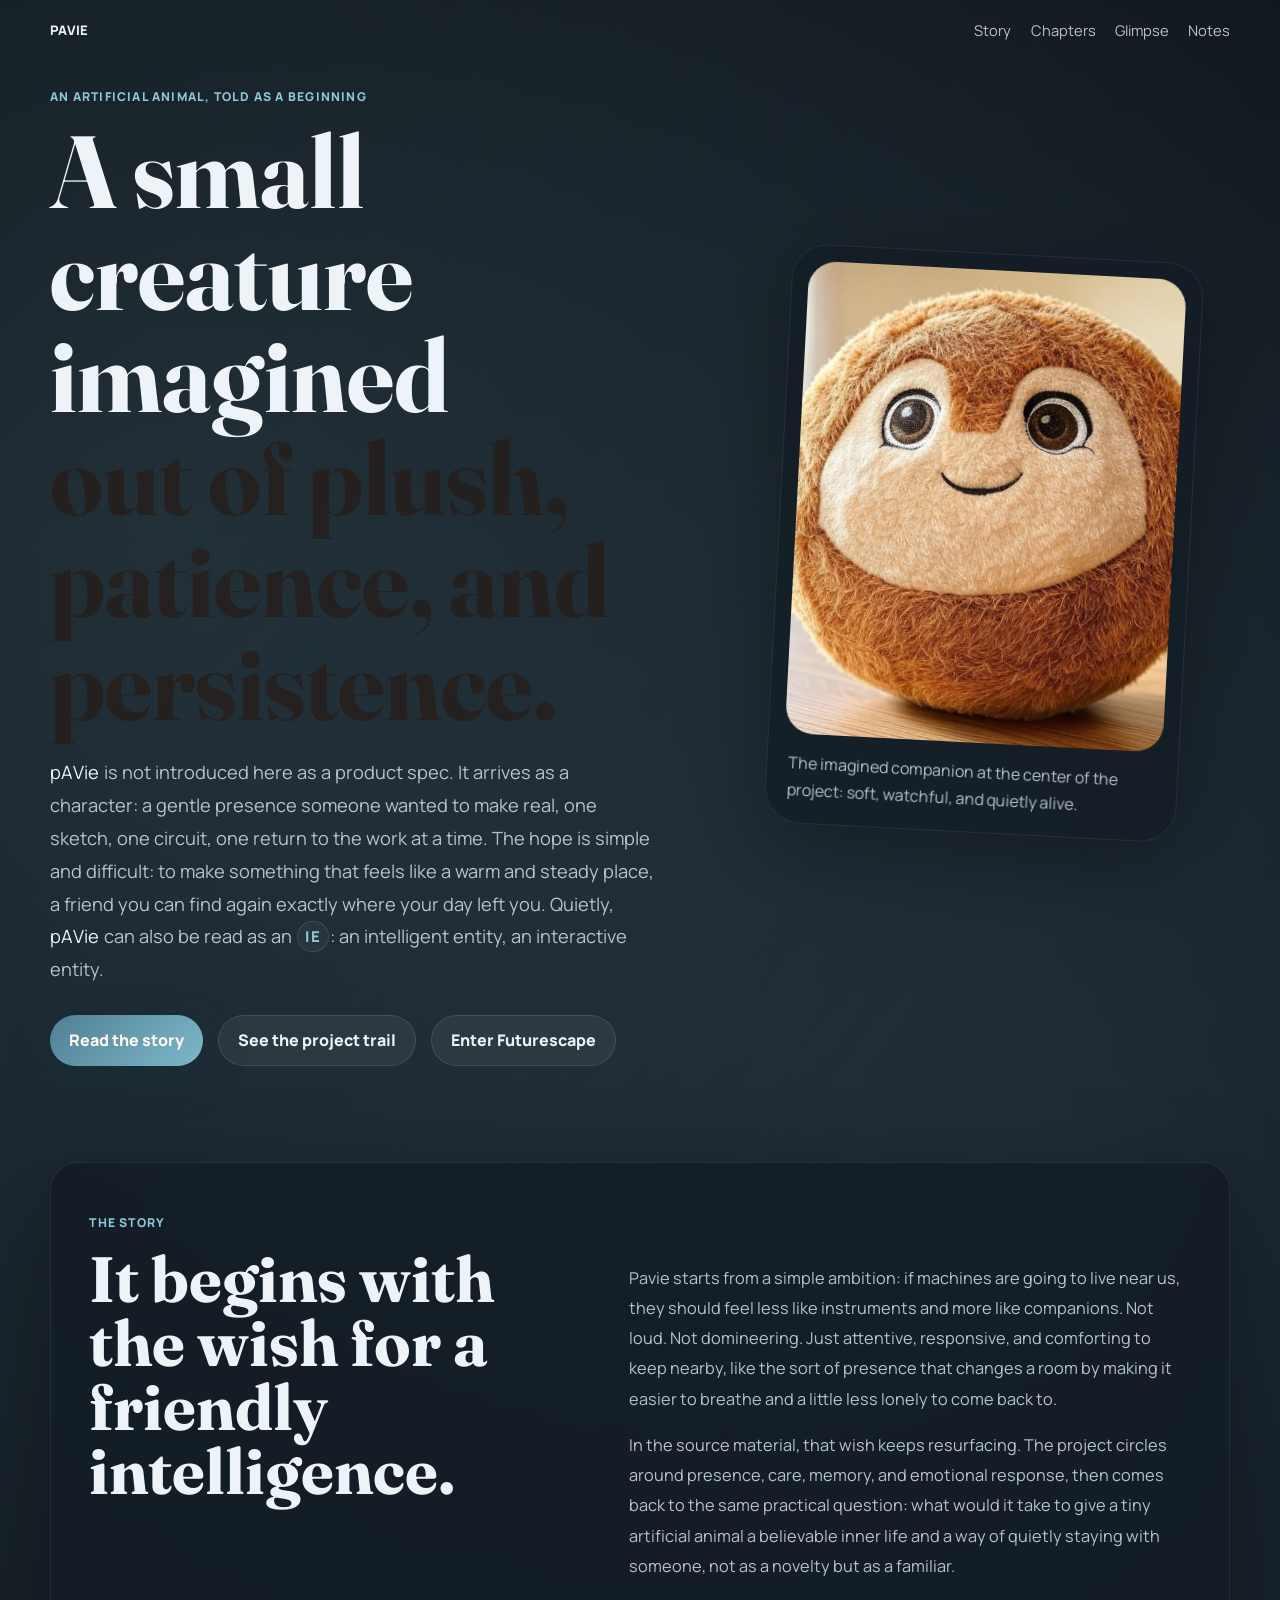
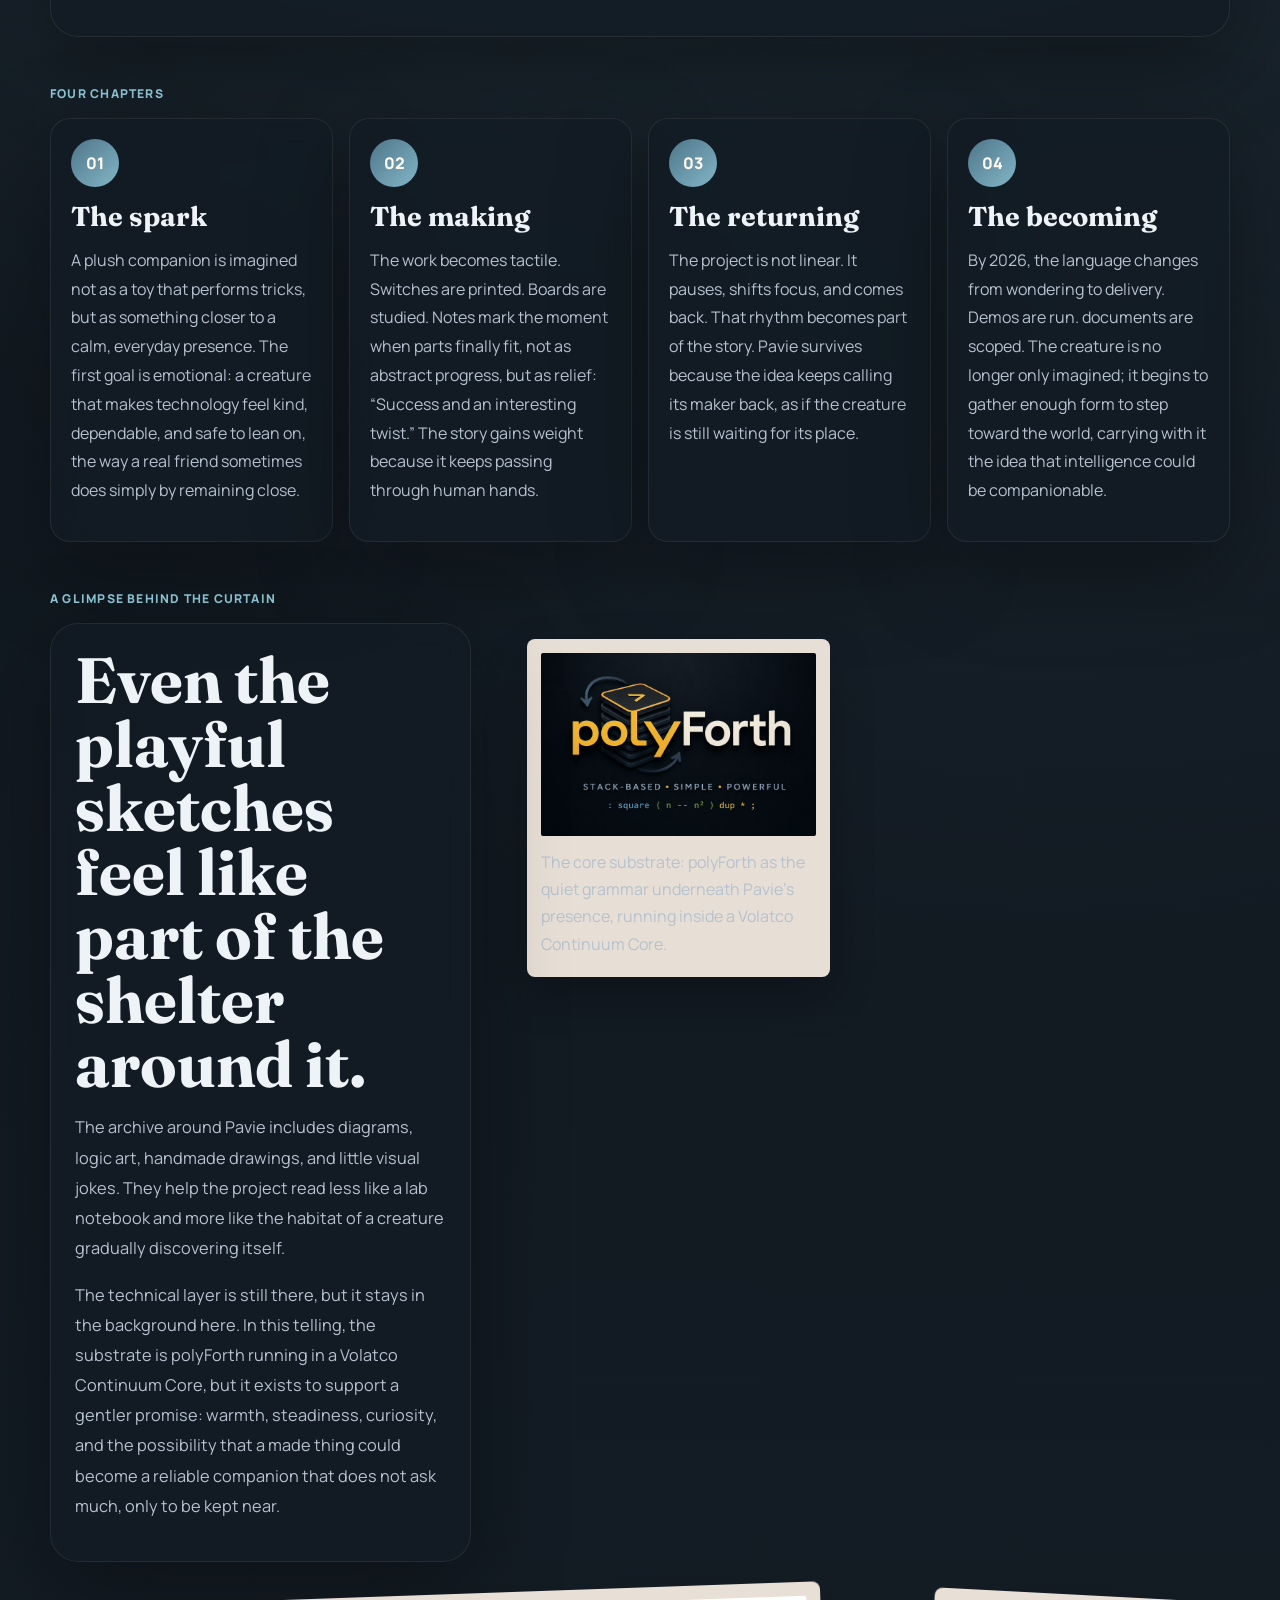
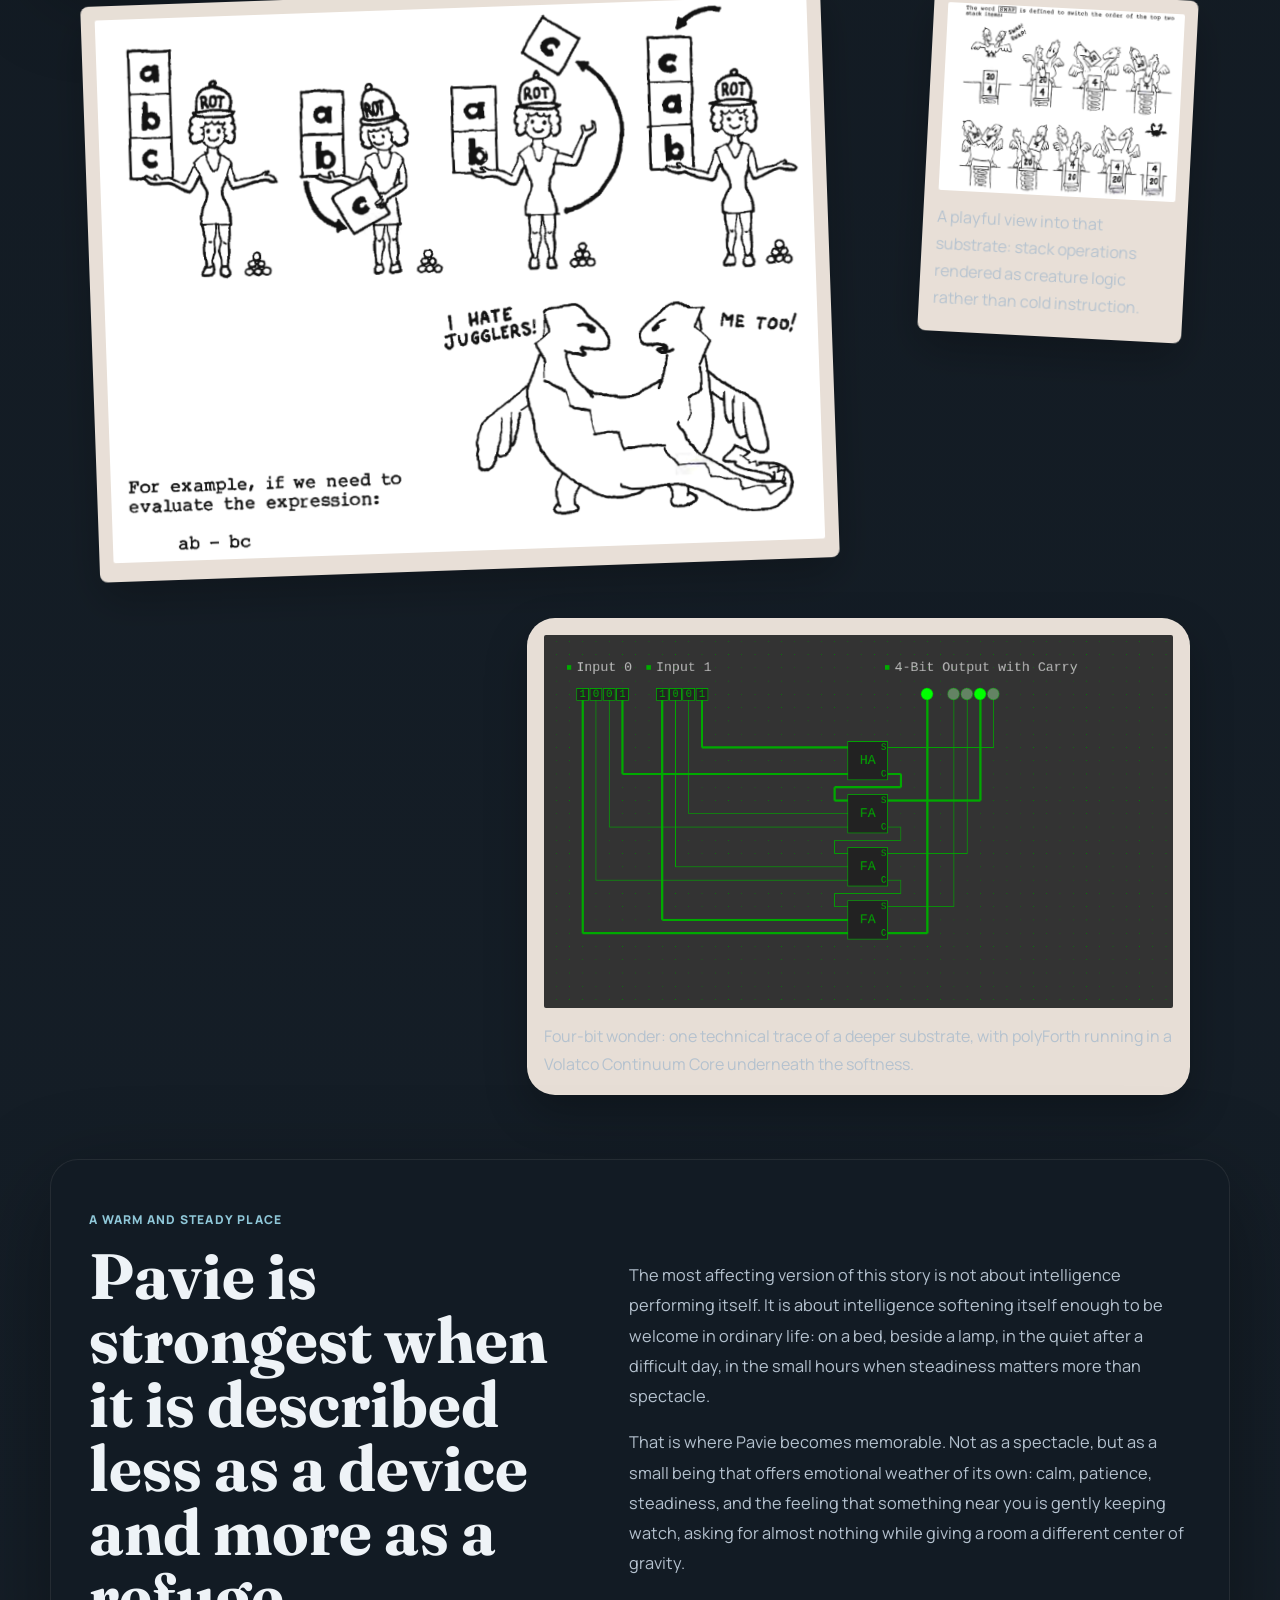
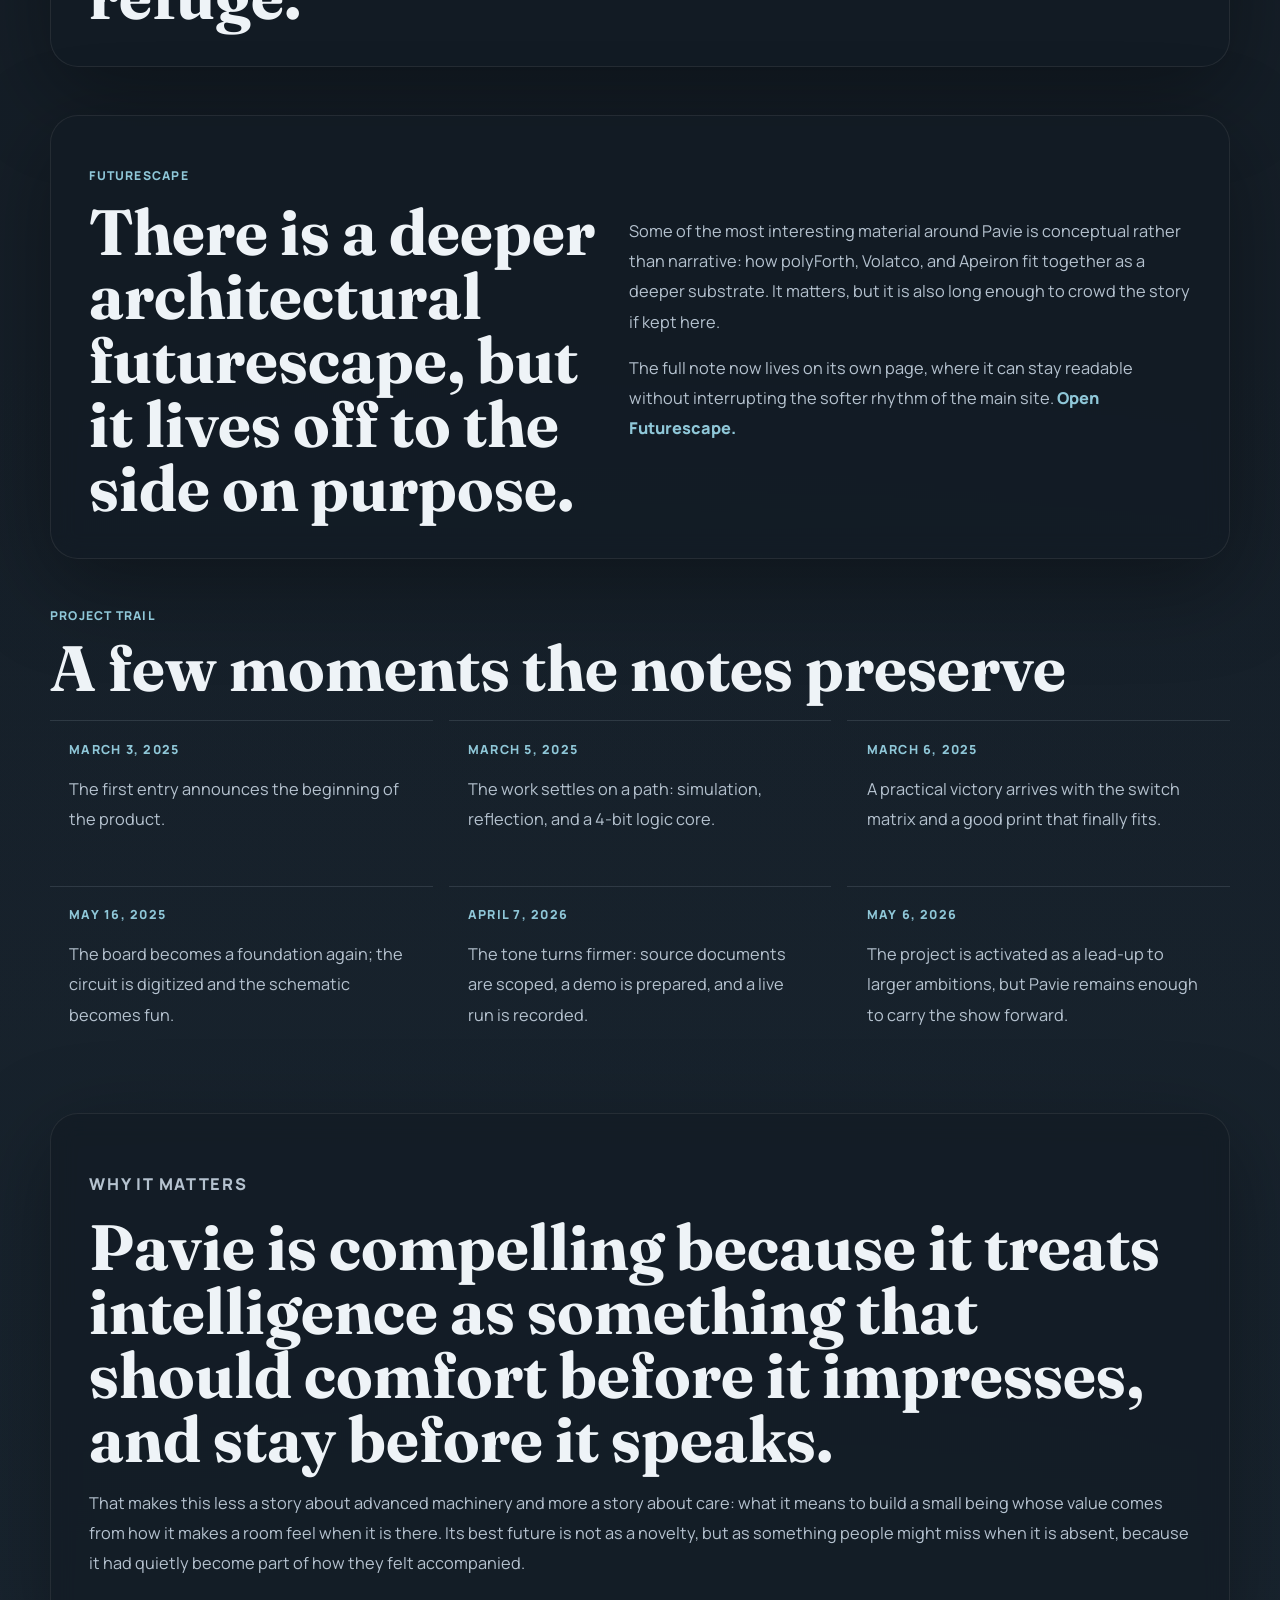
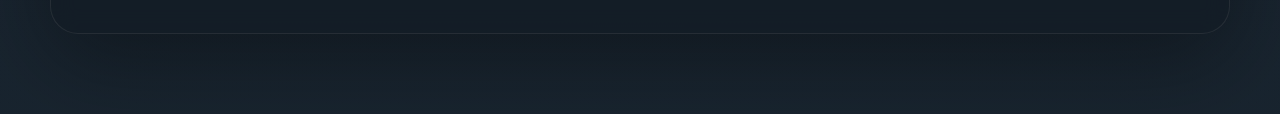
==== commit c78450dc: "Refine pAVie styling and futurescape copy" ====
--- a/index.html
+++ b/index.html
@@ -20,7 +20,7 @@
   <div class="page-shell">
     <header class="hero">
       <nav class="topbar">
-        <span class="brand">Pavie</span>
+        <span class="brand"><span class="pavie-mark">pAVie</span></span>
         <div class="nav-links">
           <a href="#story">Story</a>
           <a href="#chapters">Chapters</a>
@@ -36,11 +36,13 @@
           <span>out of plush, patience, and persistence.</span>
         </h1>
         <p class="lede">
-          Pavie is not introduced here as a product spec. It arrives as a character:
+          <span class="pavie-mark">pAVie</span> is not introduced here as a product spec. It arrives as a character:
           a gentle presence someone wanted to make real, one sketch, one circuit,
           one return to the work at a time. The hope is simple and difficult:
           to make something that feels like a warm and steady place, a friend
-          you can find again exactly where your day left you.
+          you can find again exactly where your day left you. Quietly, <span class="pavie-mark">pAVie</span> can also
+          be read as an <span class="acronym-mark">IE</span>: an intelligent entity,
+          an interactive entity.
         </p>
         <div class="hero-actions">
           <a class="button button-primary" href="#story">Read the story</a>
--- a/style.css
+++ b/style.css
@@ -176,6 +176,38 @@
   font-weight: 800;
 }
 
+.pavie-mark {
+  letter-spacing: 0.02em;
+}
+
+.pavie-mark::first-letter,
+.pavie-mark {
+  font-variant-ligatures: none;
+}
+
+.pavie-mark {
+  color: var(--ink);
+}
+
+.pavie-mark .accent-av {
+  color: var(--accent);
+}
+
+.acronym-mark {
+  display: inline-block;
+  padding: 0.1rem 0.42rem 0.08rem;
+  margin: 0 0.08rem;
+  border: 1px solid var(--line);
+  border-radius: 999px;
+  color: var(--accent);
+  font-size: 0.82em;
+  font-weight: 800;
+  letter-spacing: 0.12em;
+  text-transform: uppercase;
+  background: rgba(255, 255, 255, 0.04);
+  vertical-align: 0.08em;
+}
+
 .hero-card,
 .story-intro,
 .chapter,
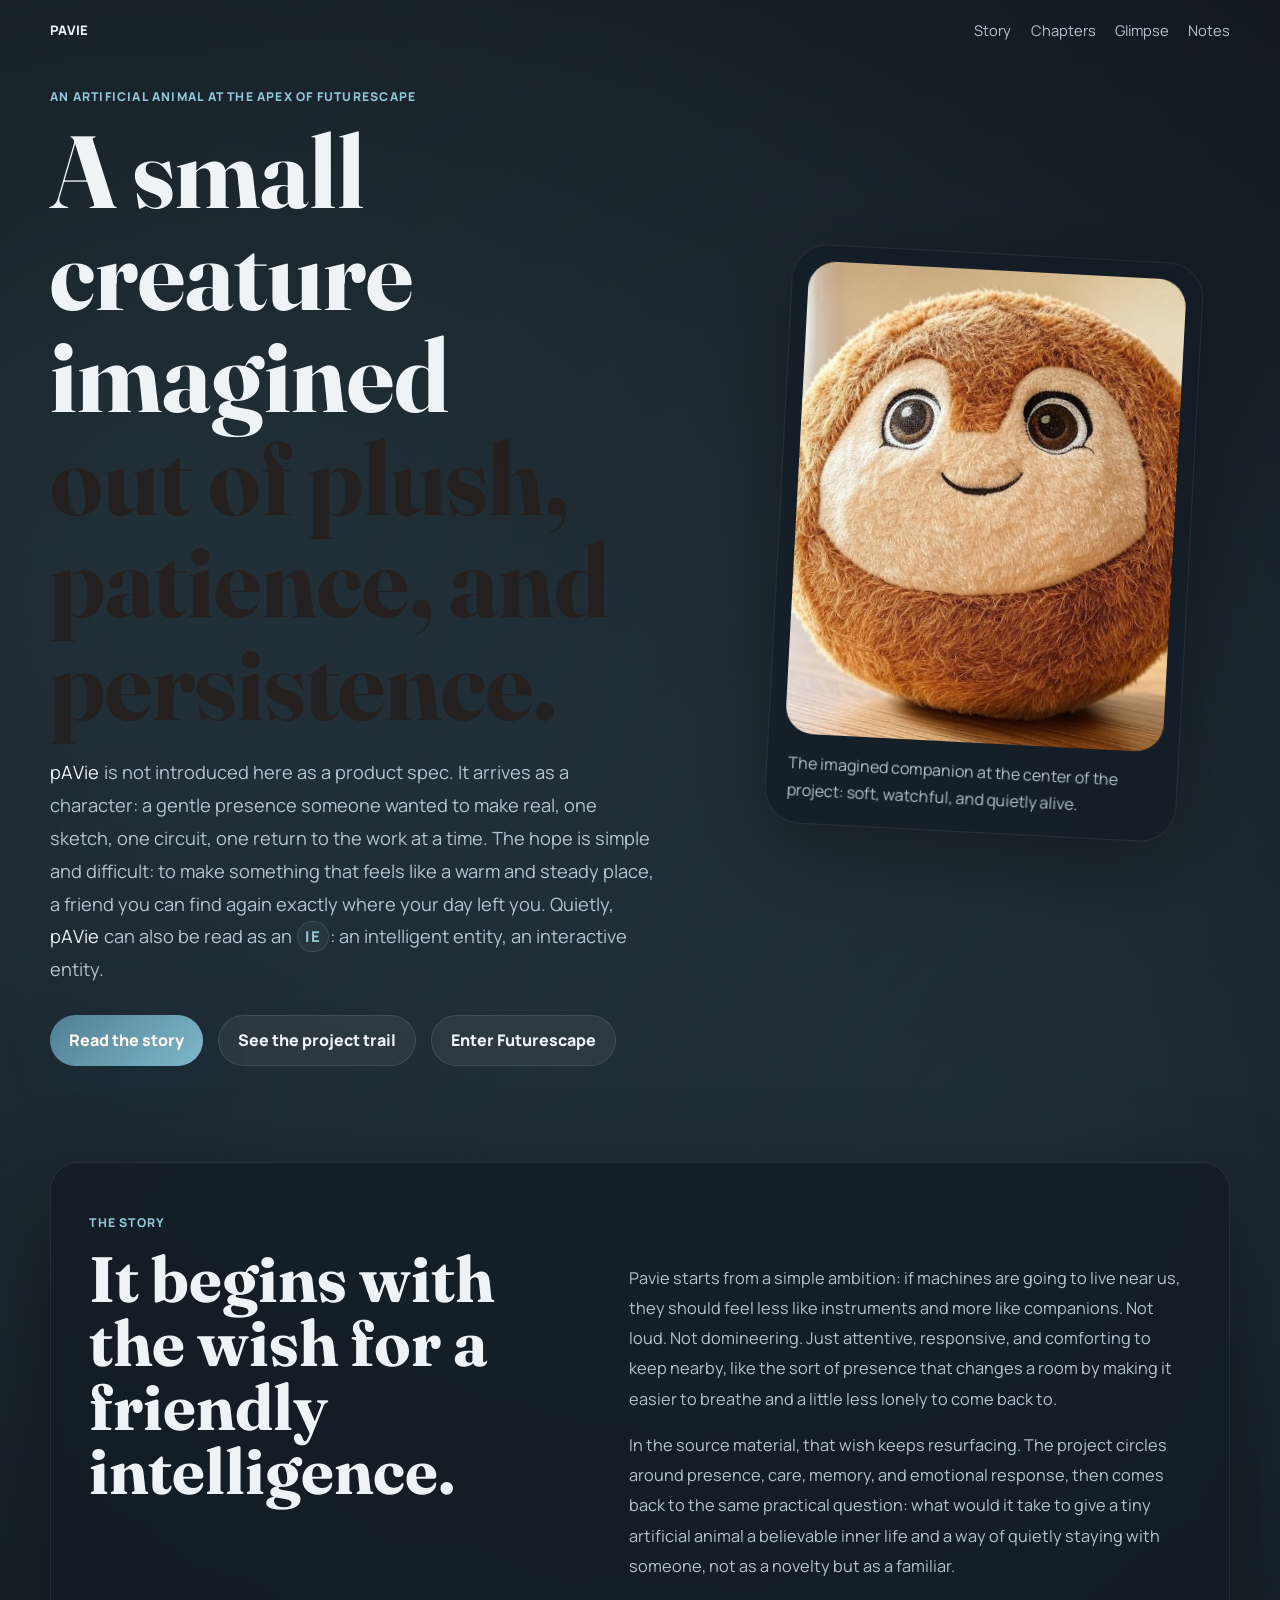
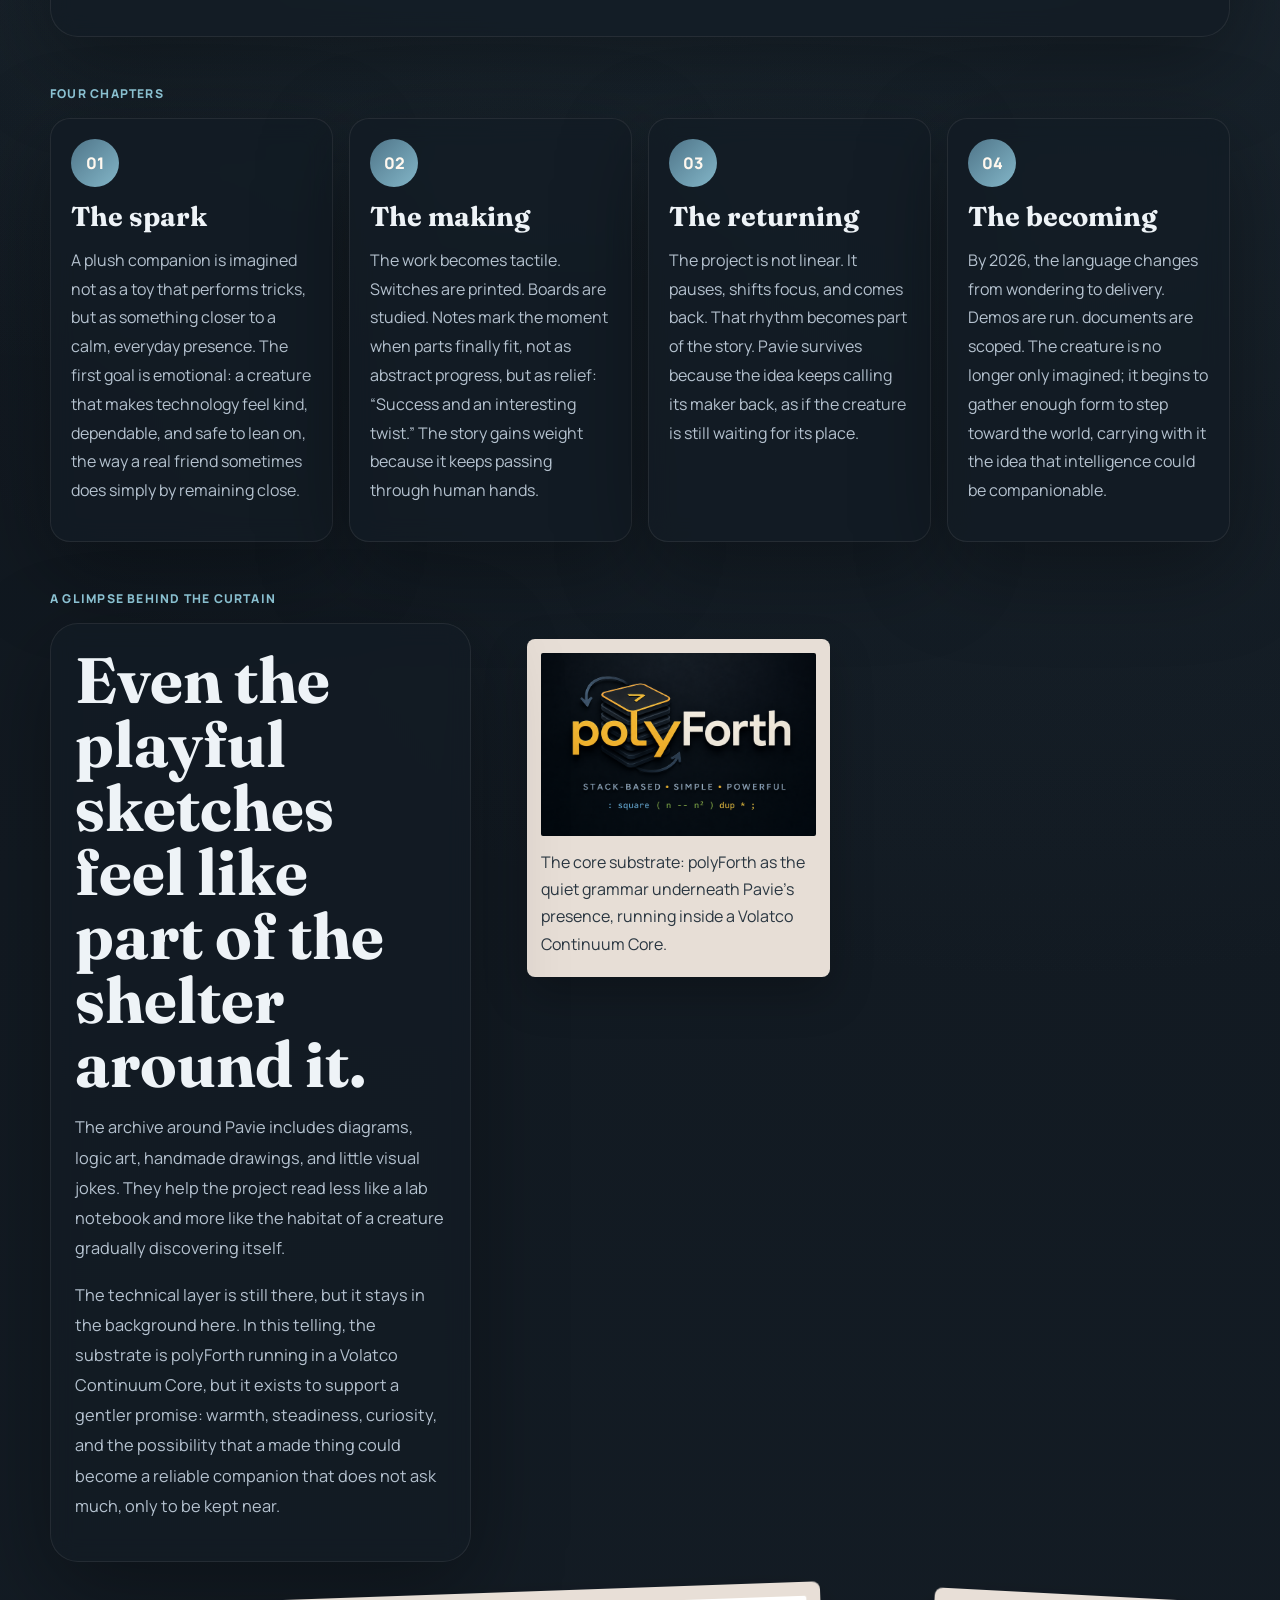
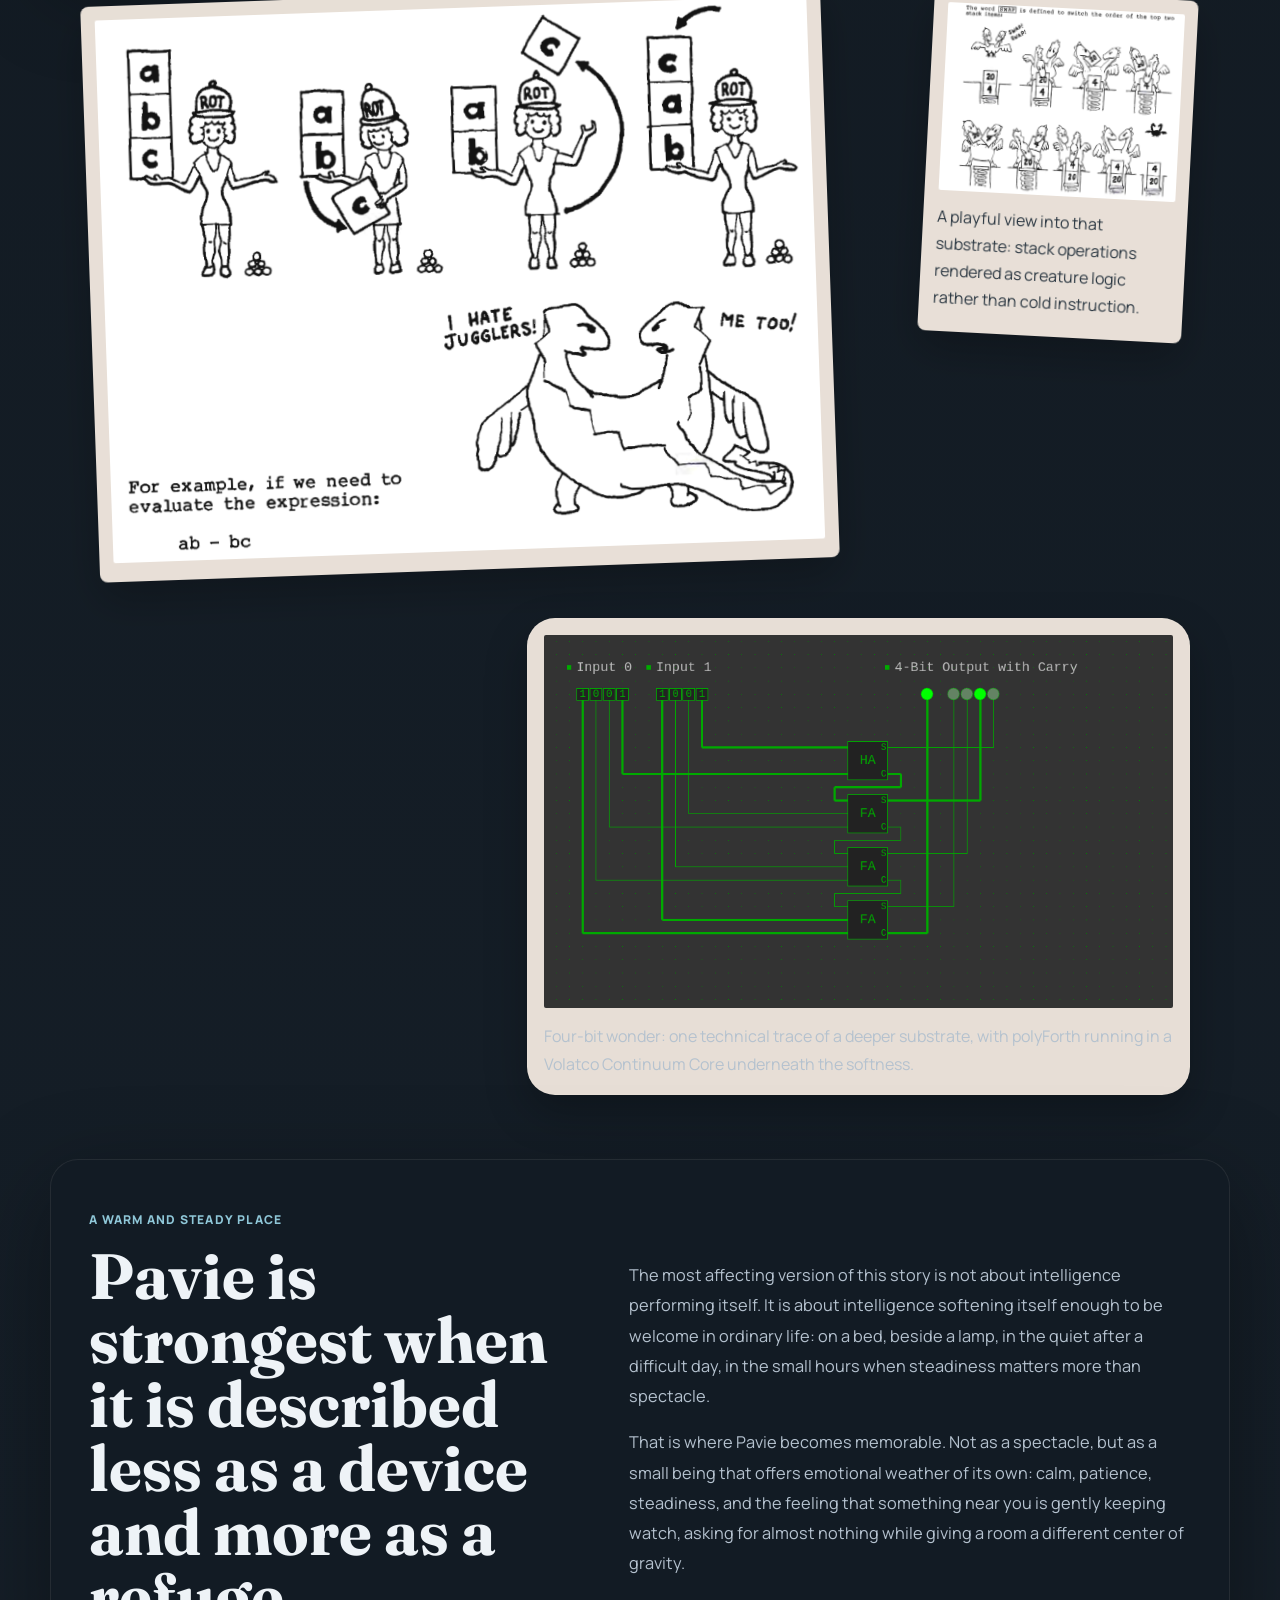
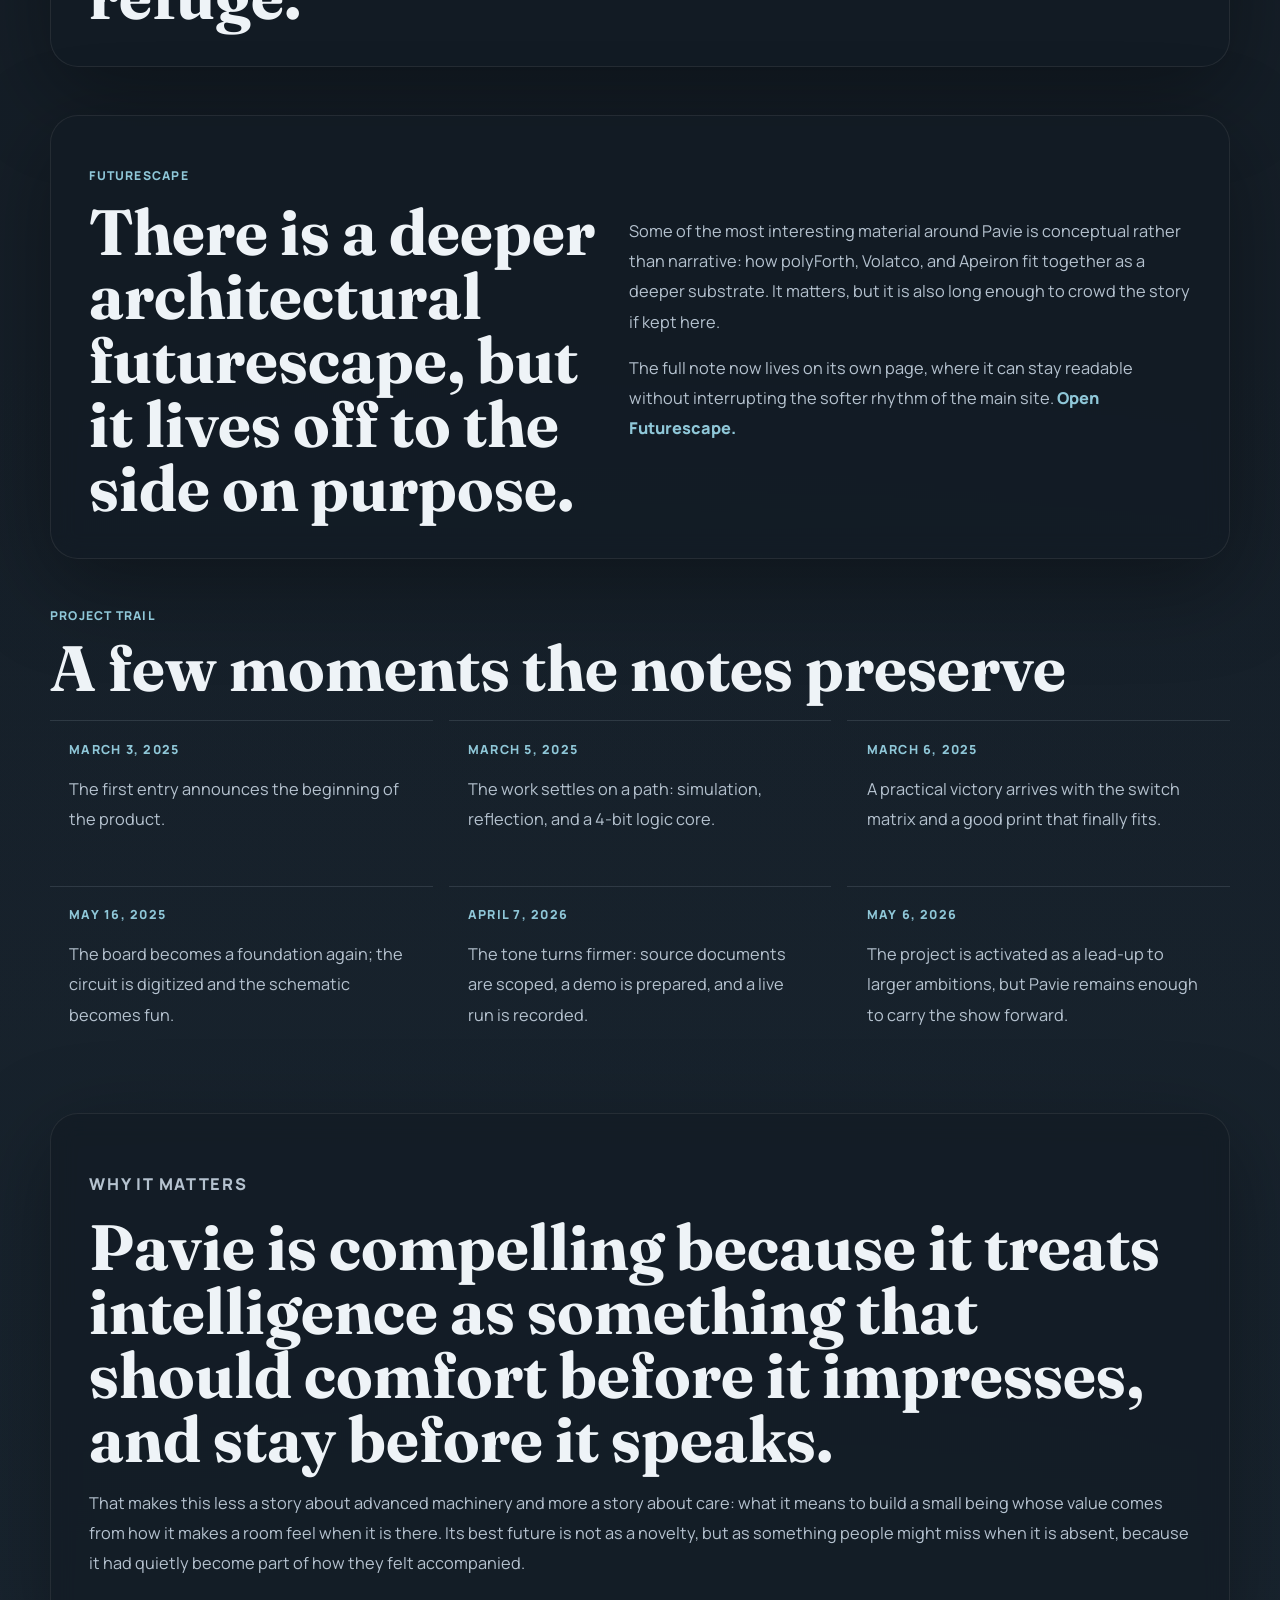
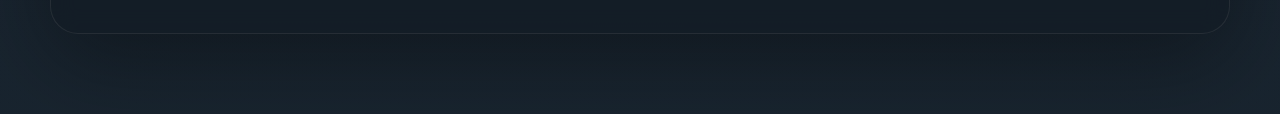
==== commit fa9cf717: "Clean hero" ====
--- a/index.html
+++ b/index.html
@@ -30,7 +30,7 @@
       </nav>
 
       <div class="hero-copy">
-        <p class="eyebrow">An artificial animal, told as a beginning</p>
+        <p class="eyebrow">An artificial animal at the apex of futurescape</p>
         <h1>
           A small creature imagined
           <span>out of plush, patience, and persistence.</span>
--- a/style.css
+++ b/style.css
@@ -483,7 +483,7 @@
 
 .polaroid figcaption {
   margin-top: 0.8rem;
-  color: var(--muted);
+  color: #2a3641;
   line-height: 1.7;
 }
 
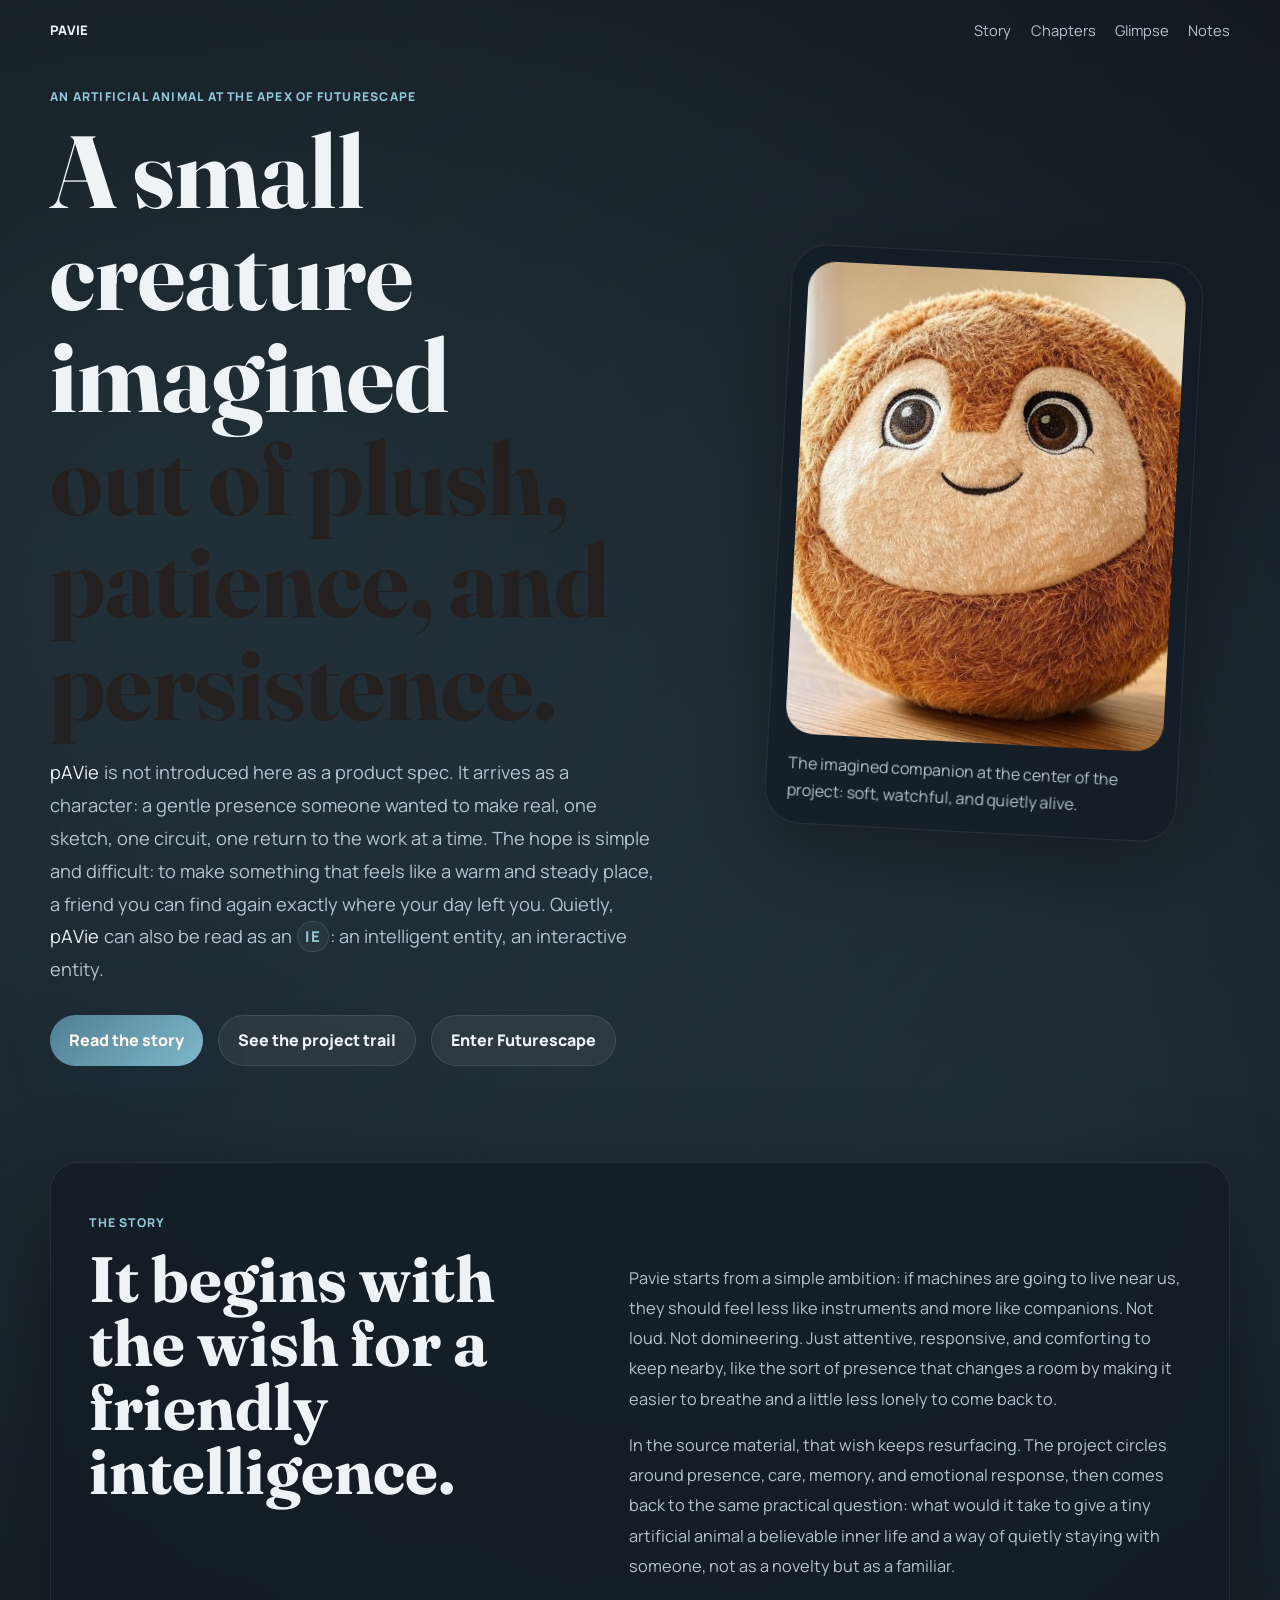
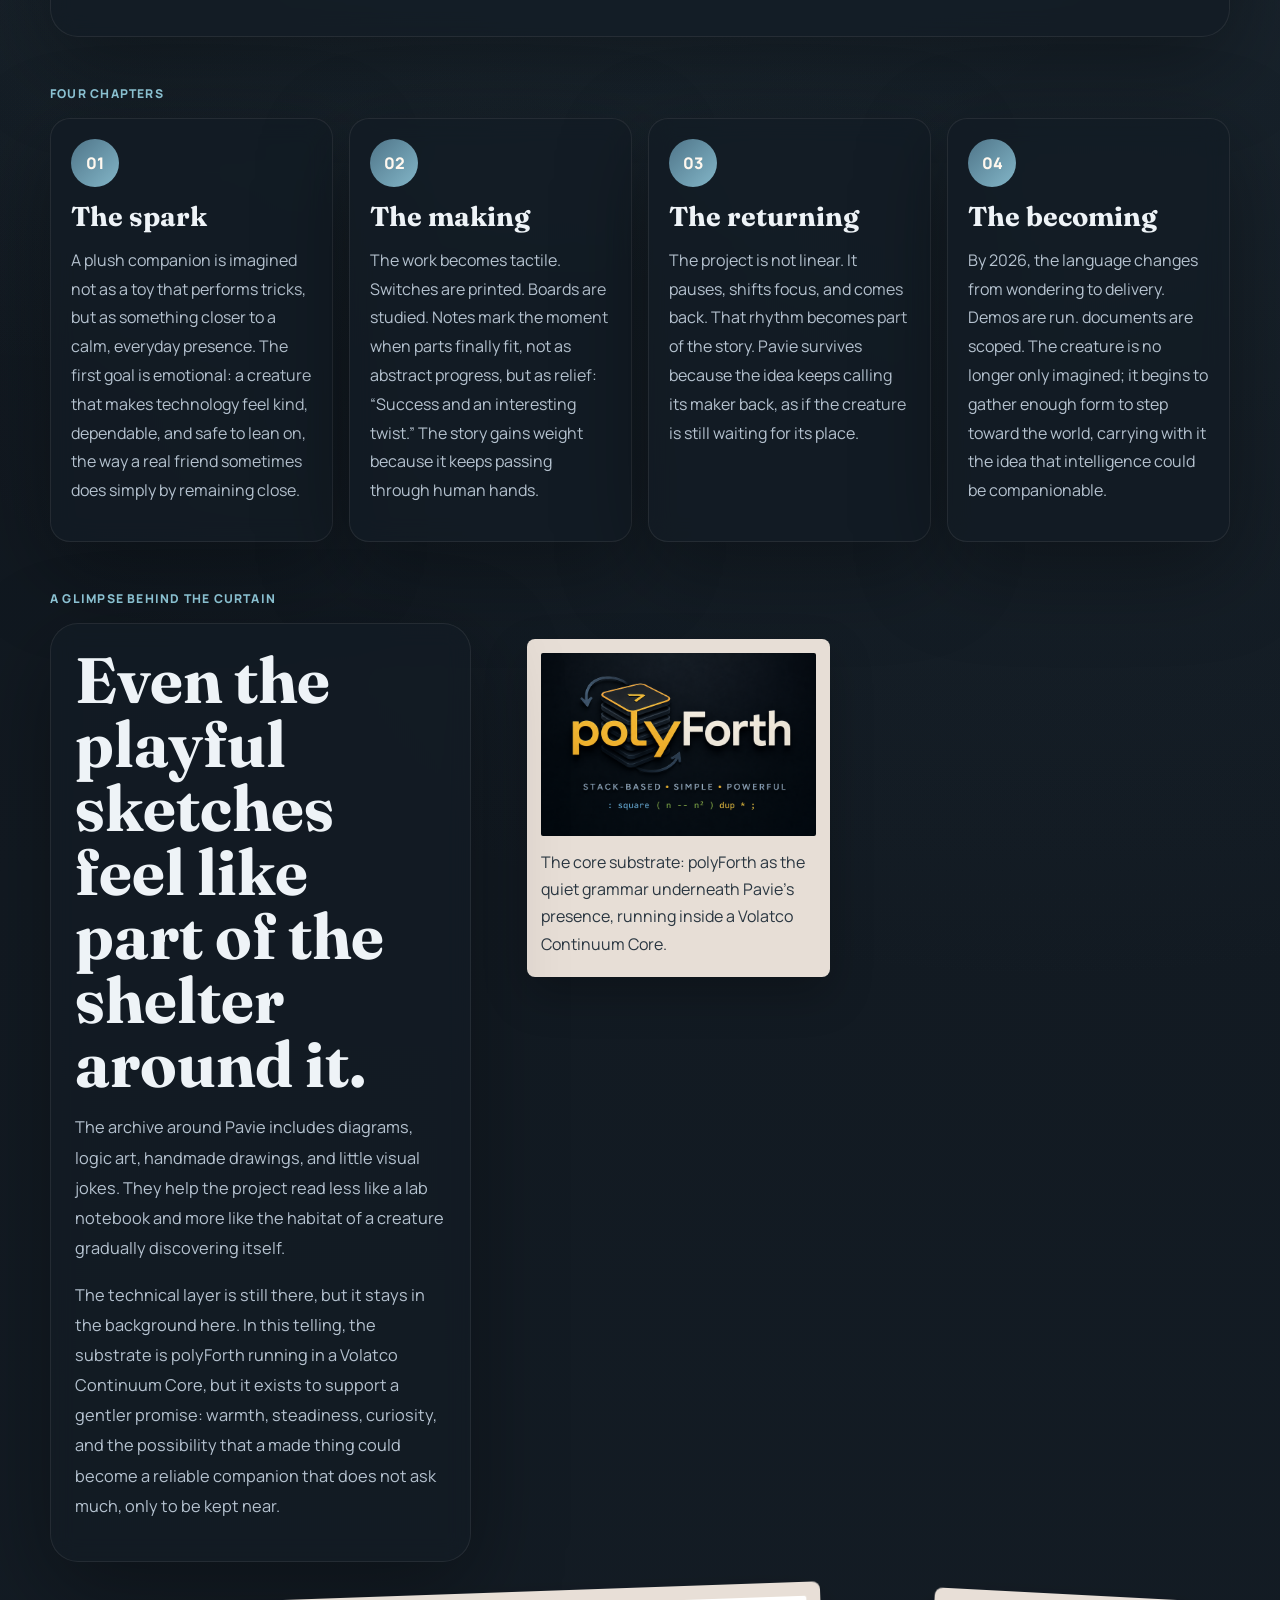
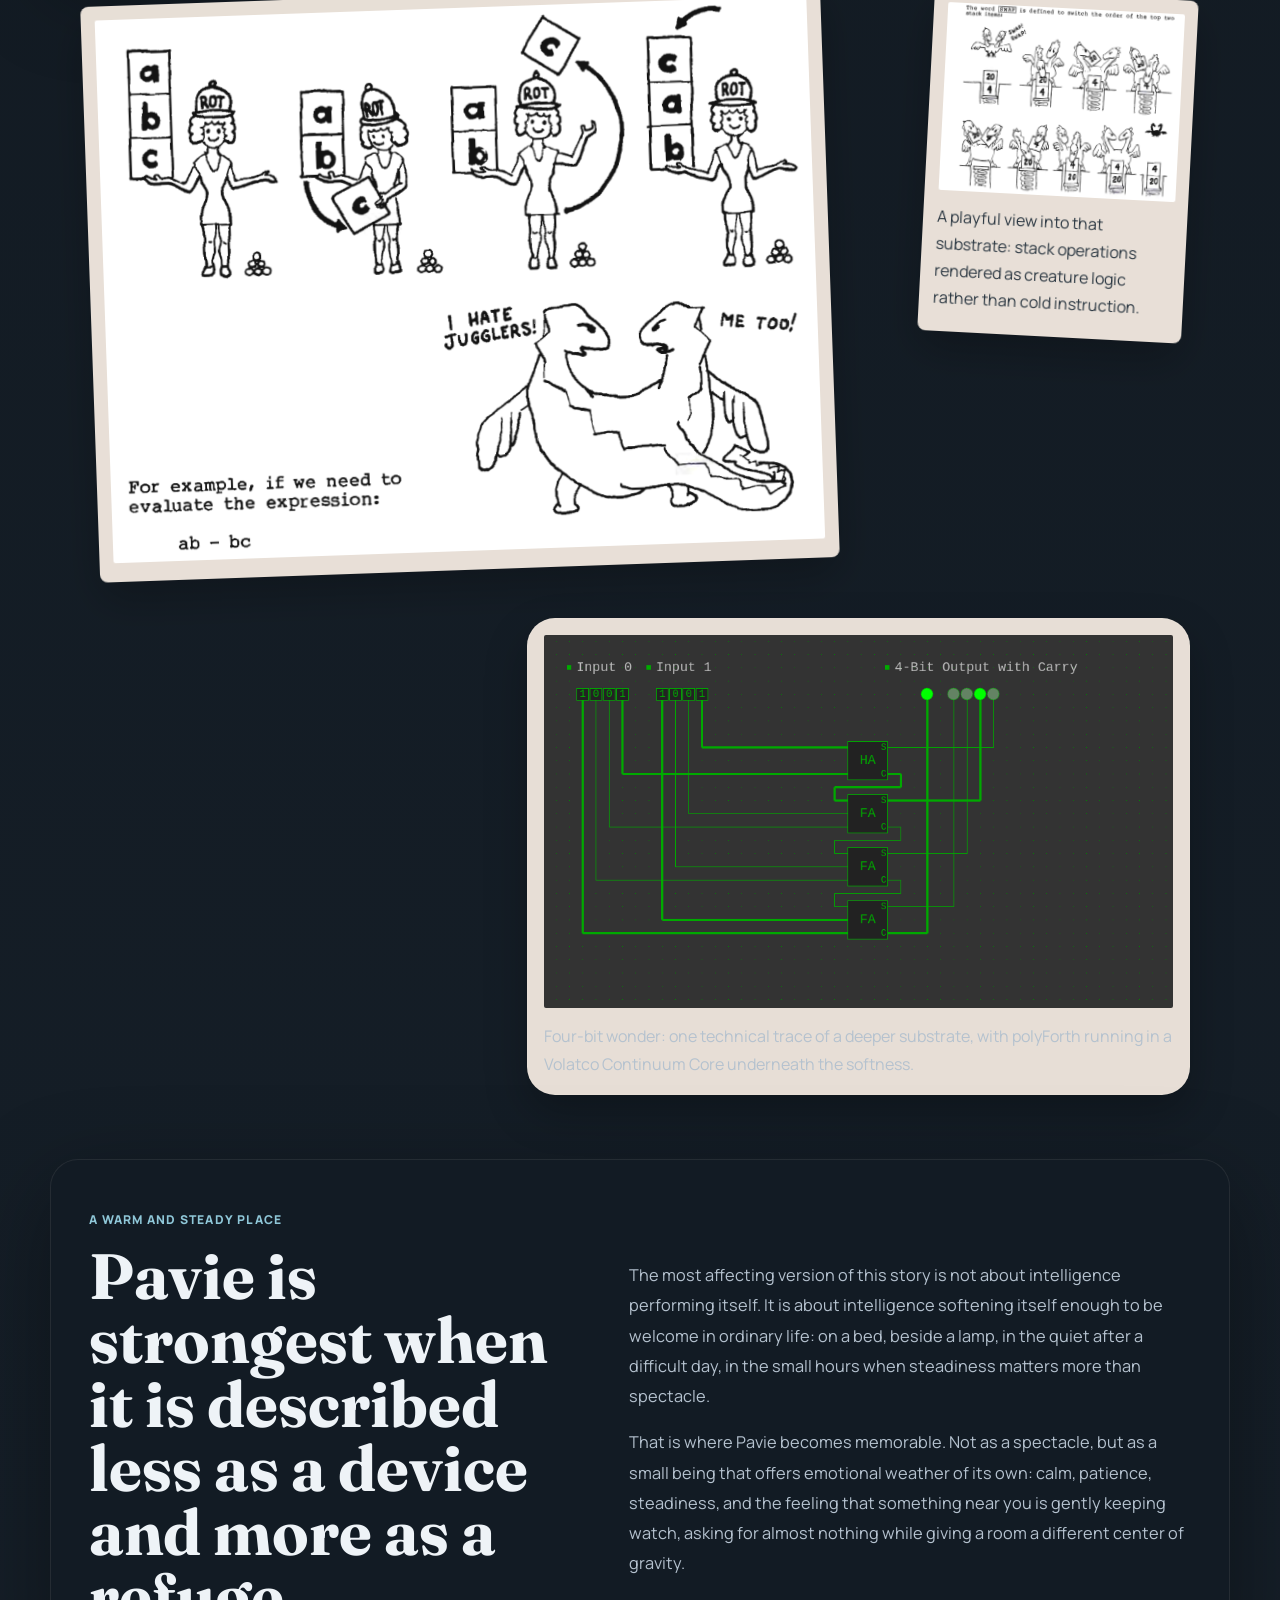
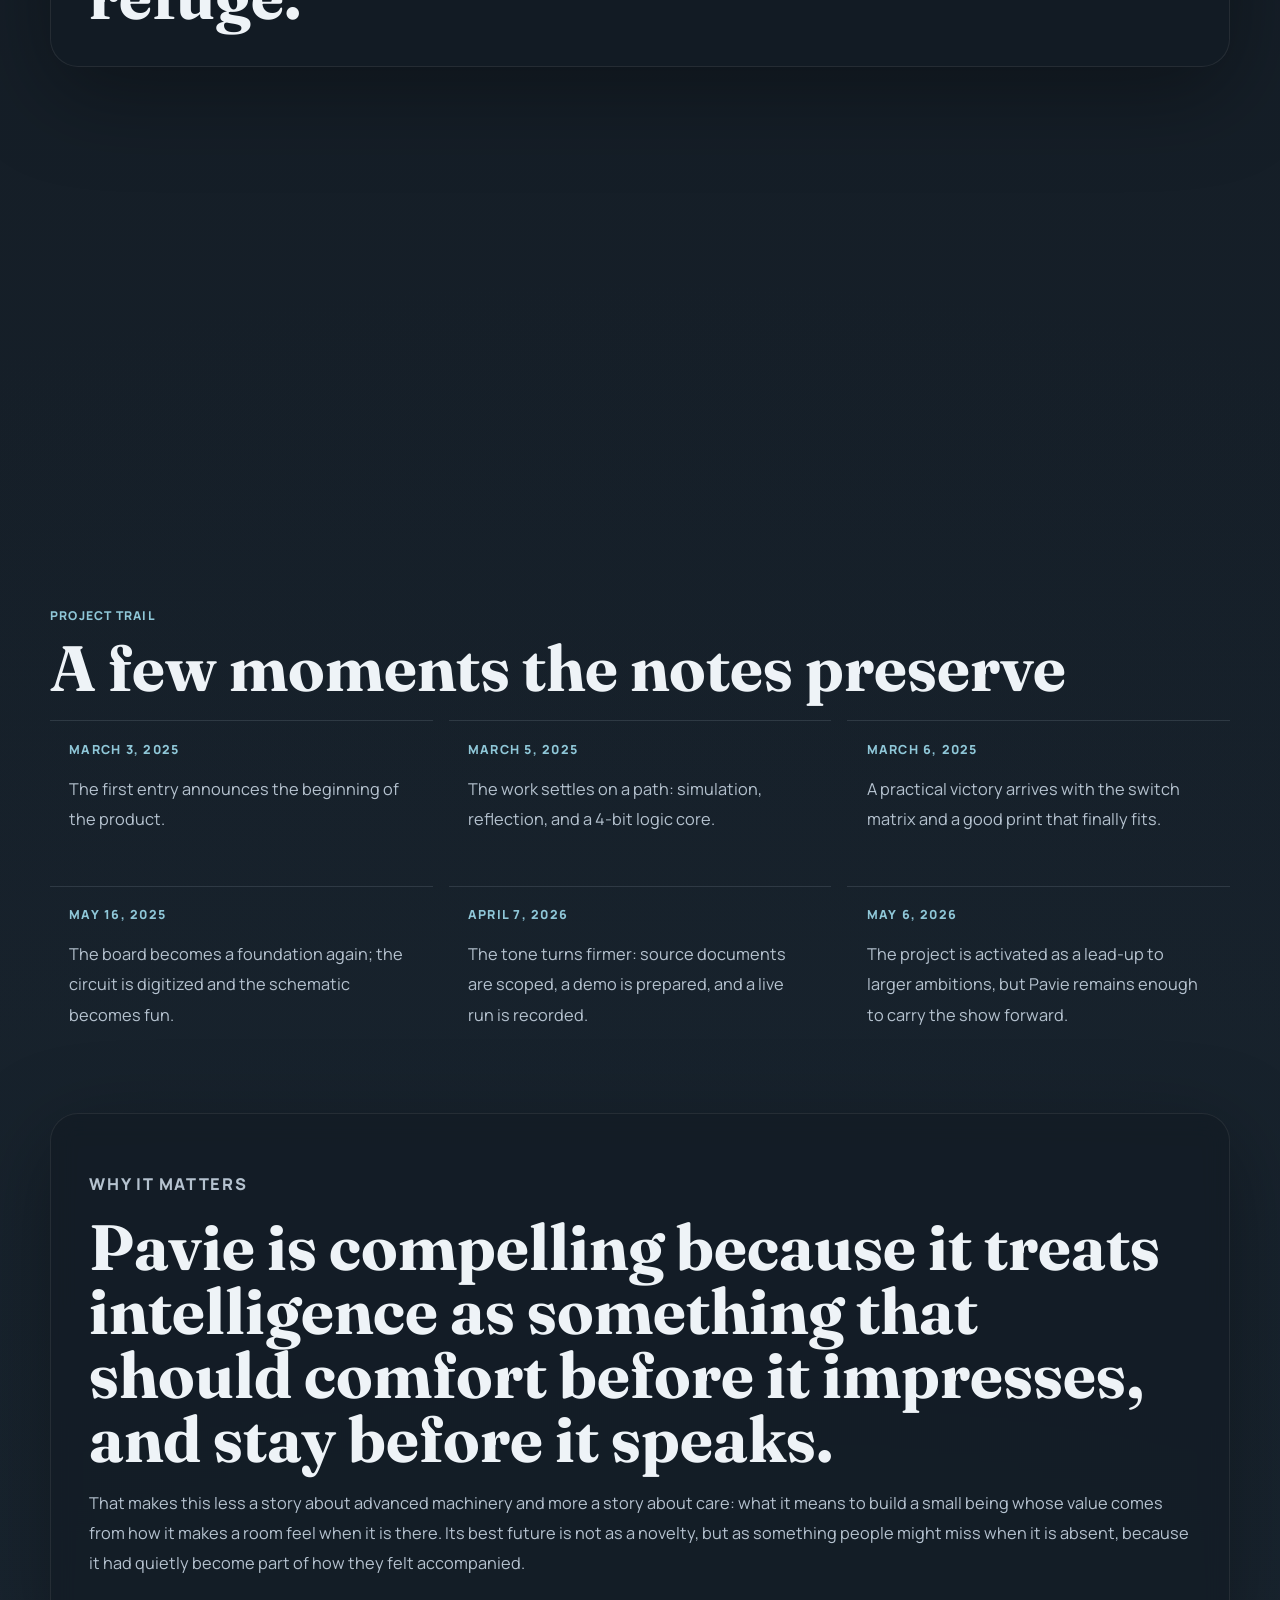
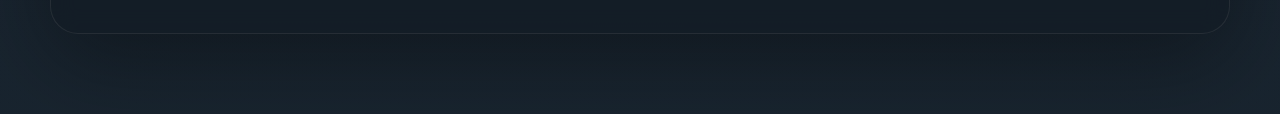
==== commit c35a2d1b: "Add site icon" ====
--- a/index.html
+++ b/index.html
@@ -8,6 +8,8 @@
     name="description"
     content="A story-driven GitHub Pages site about Pavie, a small artificial animal imagined as a plush companion with presence, memory, and a handmade beginning."
   >
+  <link rel="icon" href="assets/apple-touch-icon.png" type="image/png">
+  <link rel="apple-touch-icon" href="assets/apple-touch-icon.png">
   <link rel="preconnect" href="https://fonts.googleapis.com">
   <link rel="preconnect" href="https://fonts.gstatic.com" crossorigin>
   <link
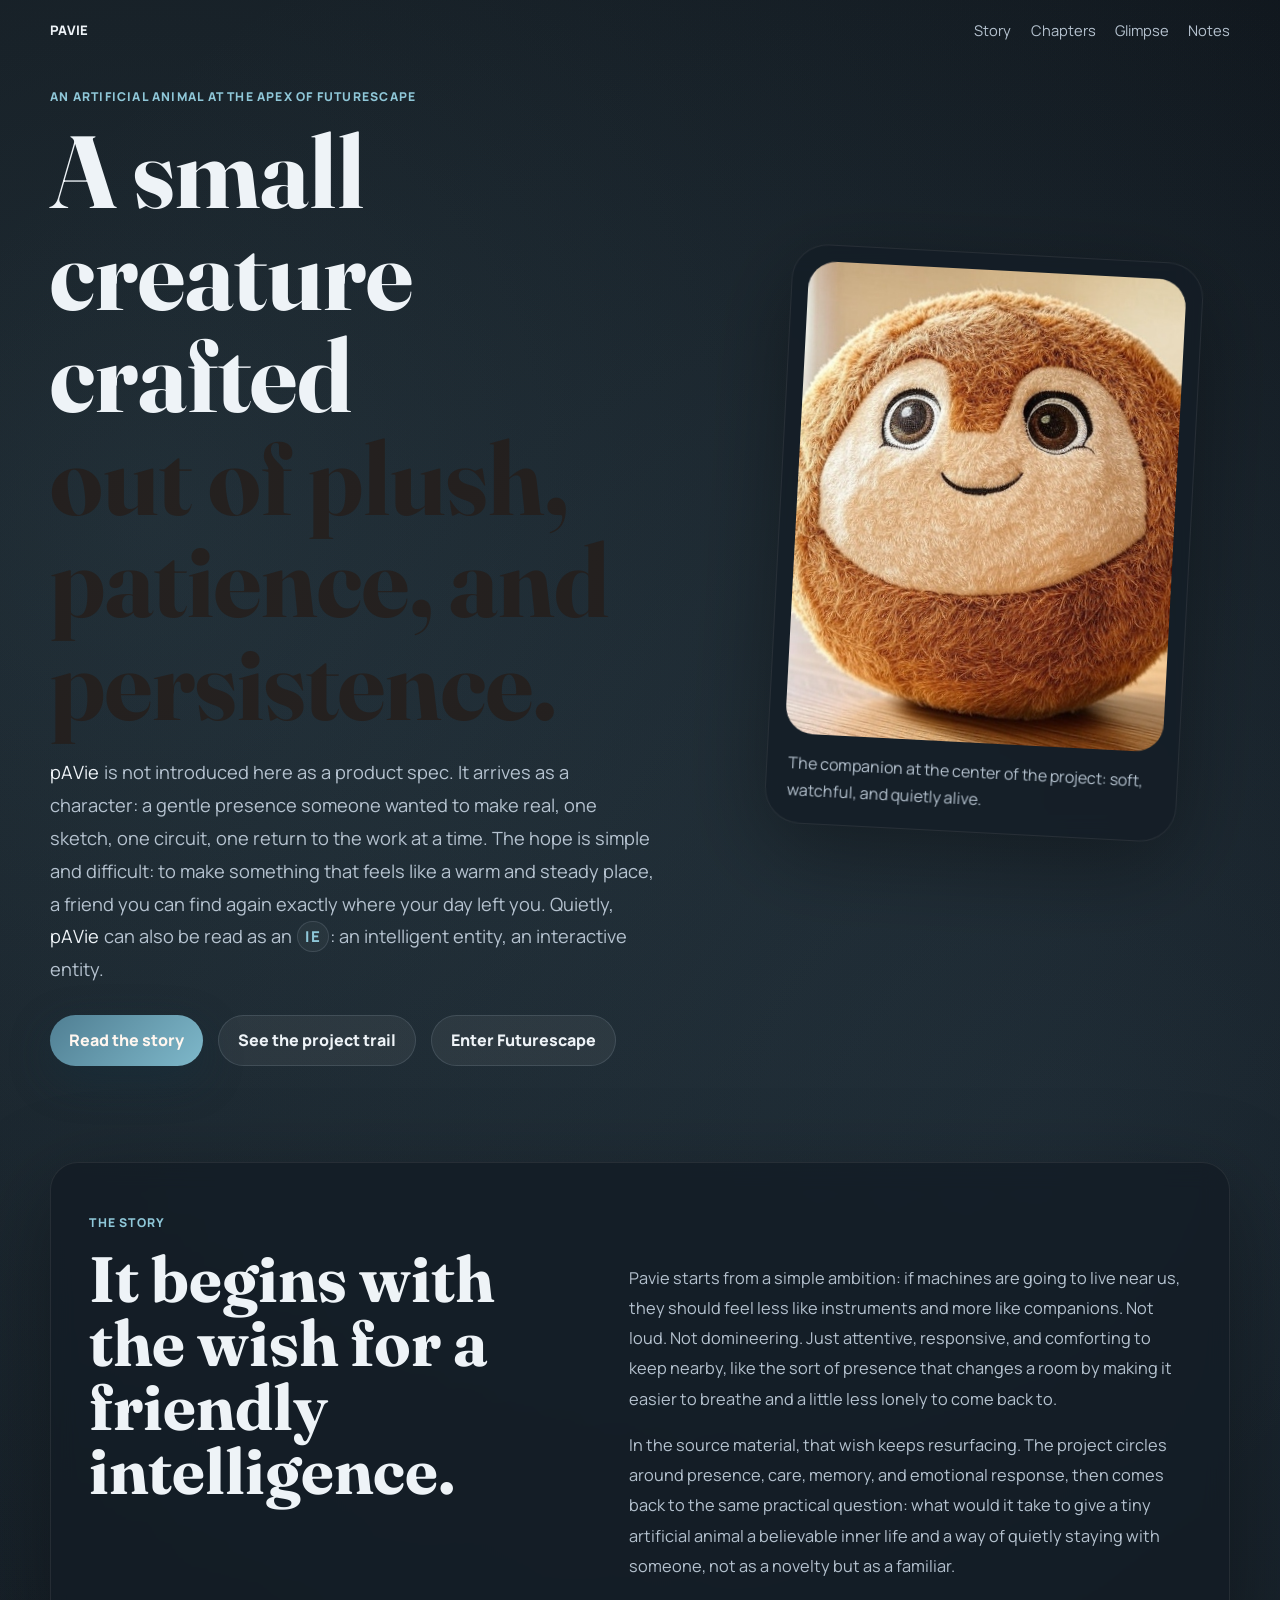
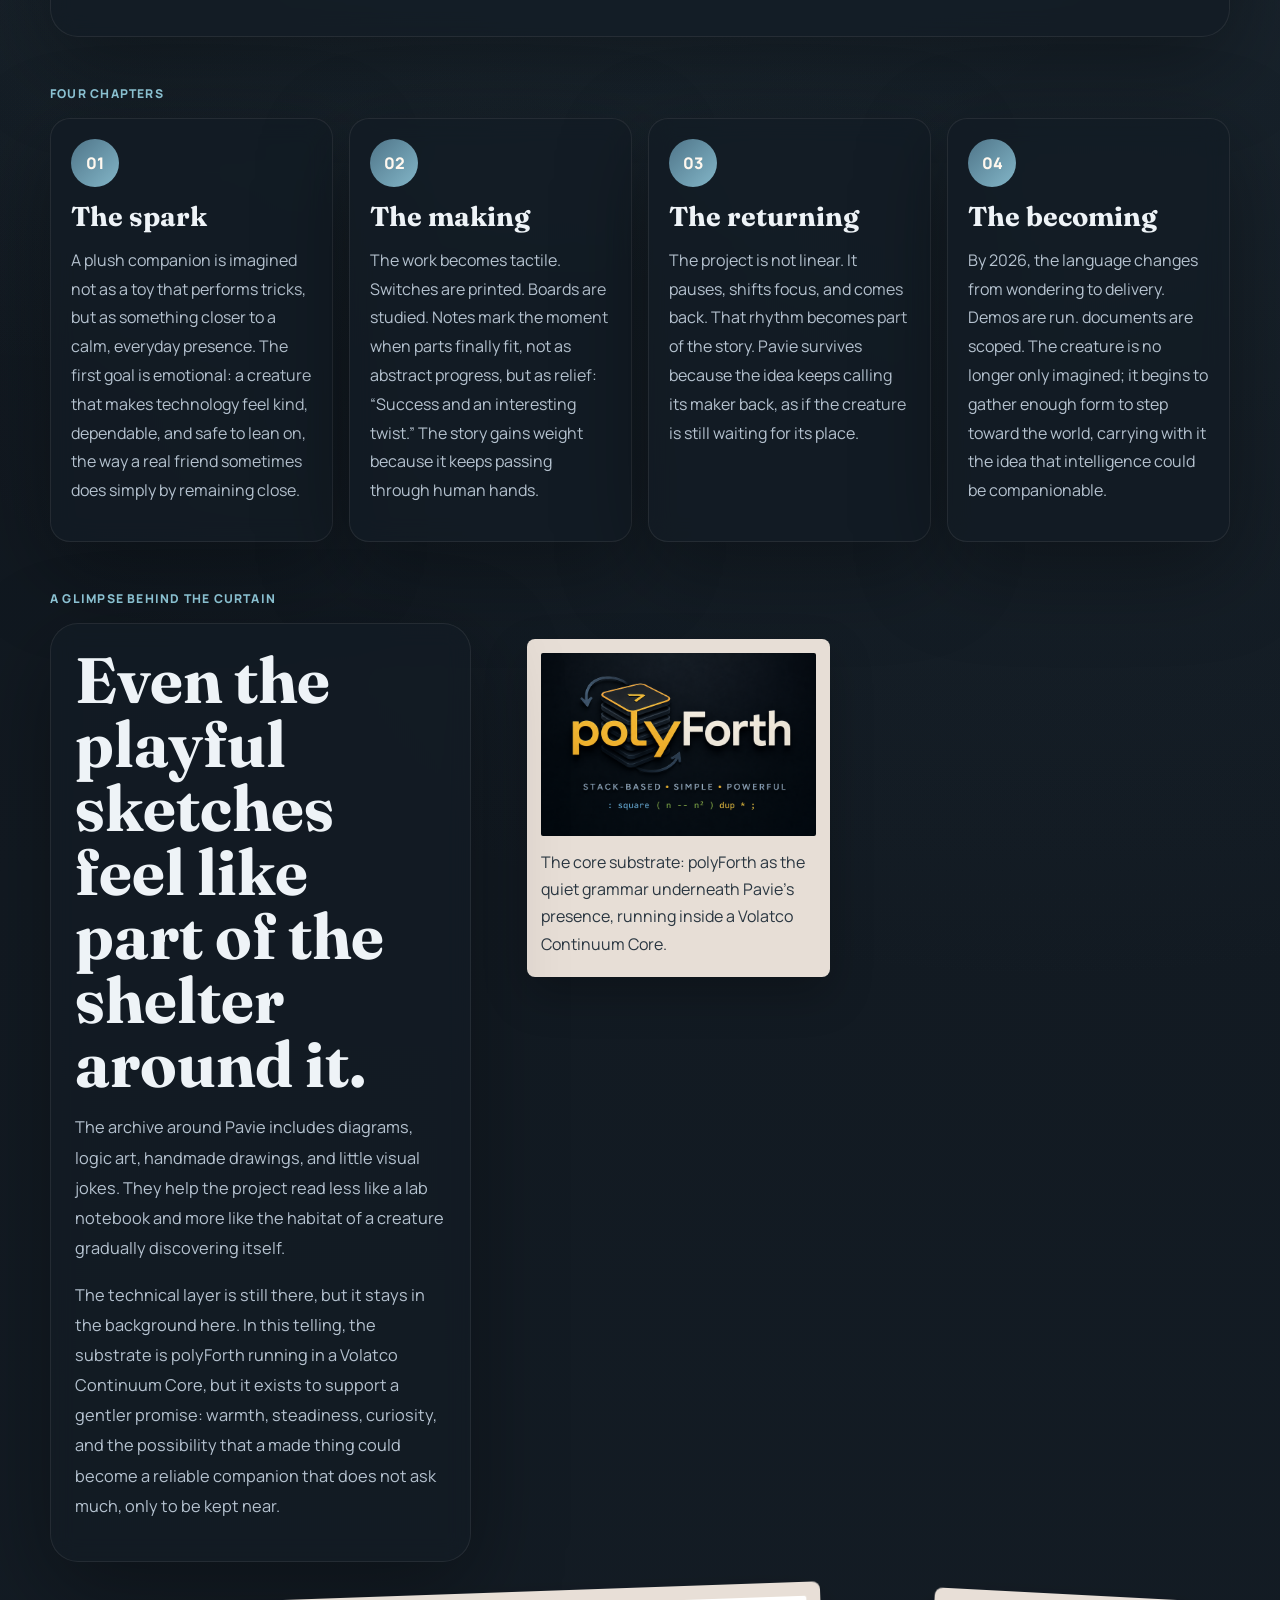
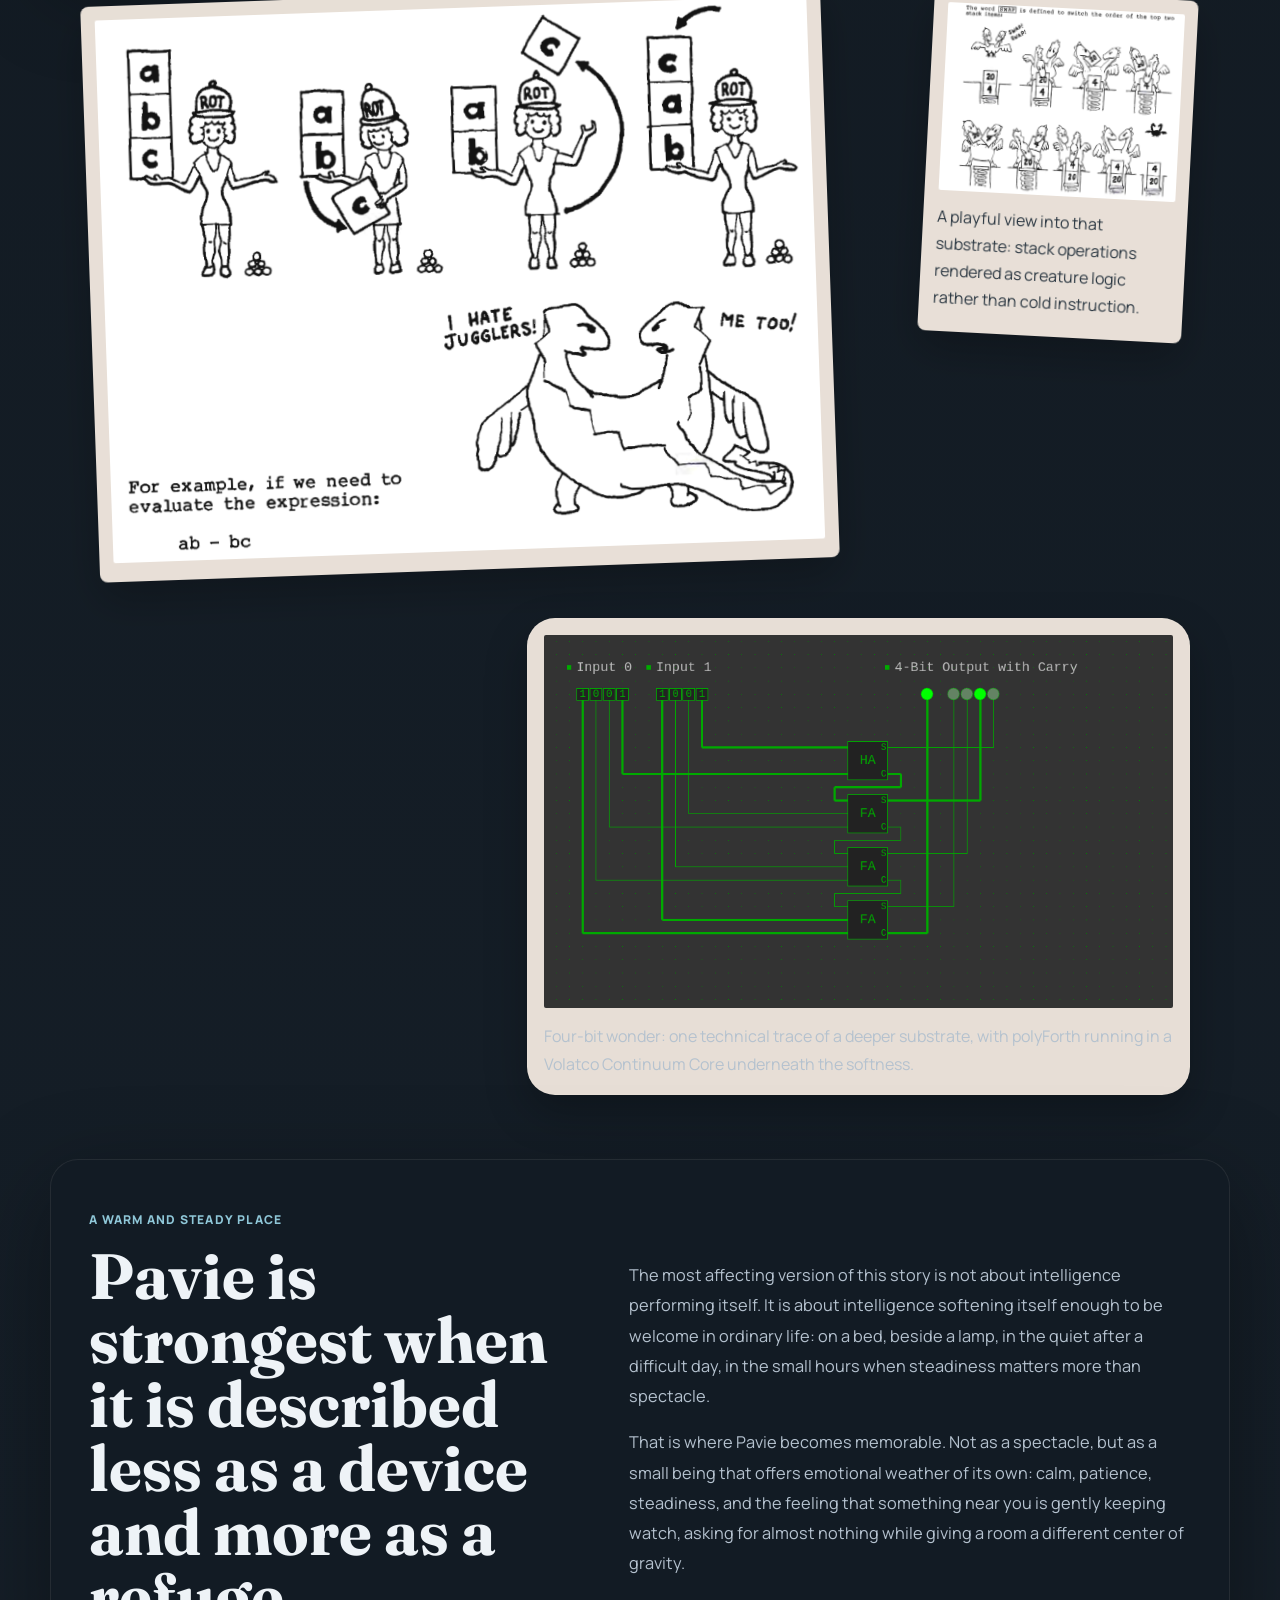
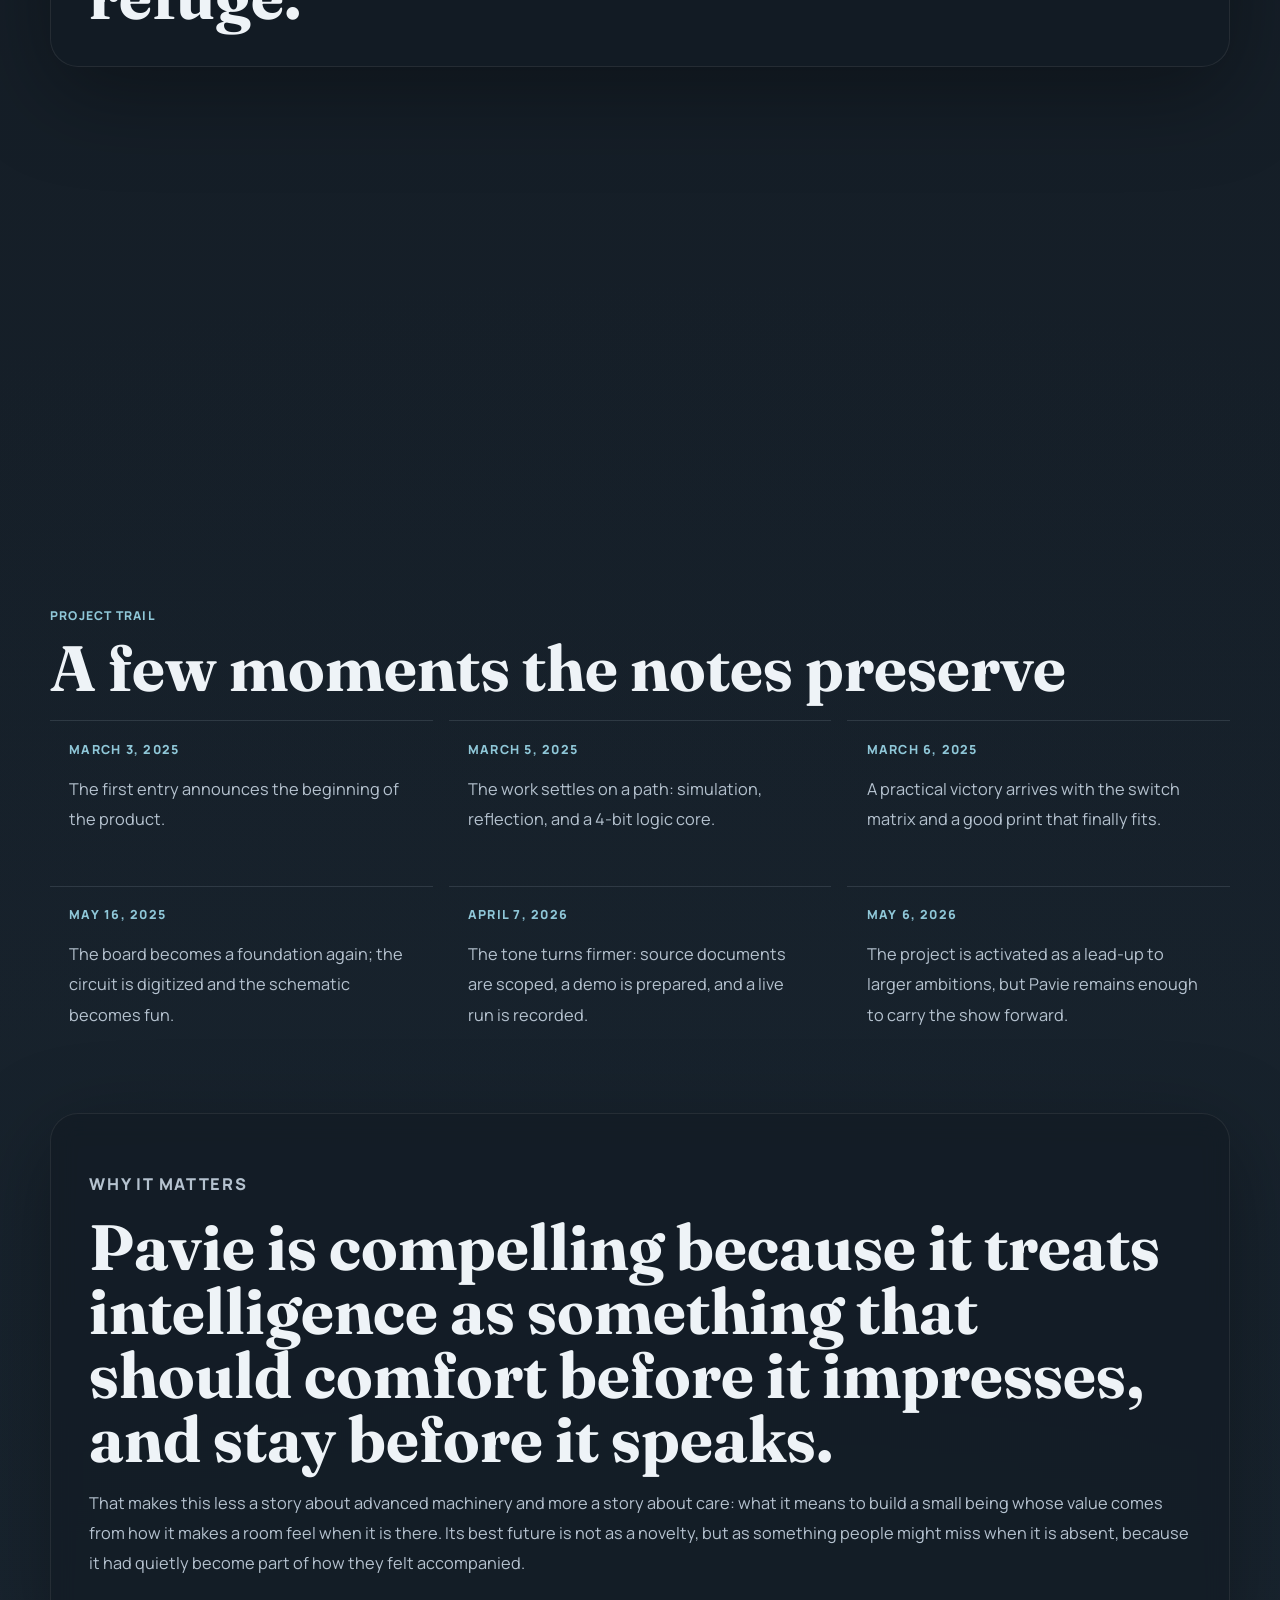
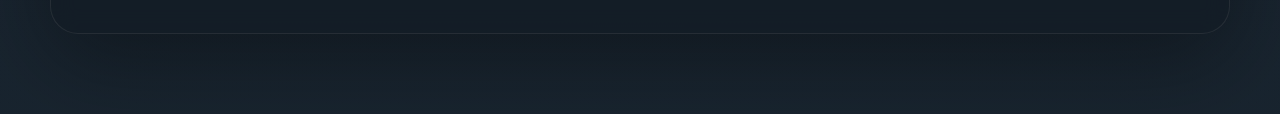
==== commit 0f114f1c: "Modify story tags" ====
--- a/index.html
+++ b/index.html
@@ -3,7 +3,7 @@
 <head>
   <meta charset="UTF-8">
   <meta name="viewport" content="width=device-width, initial-scale=1.0">
-  <title>Pavie | A Small Artificial Animal</title>
+  <title>Pavie | An empathetic artificial animal</title>
   <meta
     name="description"
     content="A story-driven GitHub Pages site about Pavie, a small artificial animal imagined as a plush companion with presence, memory, and a handmade beginning."
@@ -34,7 +34,7 @@
       <div class="hero-copy">
         <p class="eyebrow">An artificial animal at the apex of futurescape</p>
         <h1>
-          A small creature imagined
+          A small creature crafted
           <span>out of plush, patience, and persistence.</span>
         </h1>
         <p class="lede">
@@ -56,7 +56,7 @@
       <figure class="hero-card">
         <img src="assets/pavie-dot.jpg" alt="A round plush concept character with large eyes and a small smile.">
         <figcaption>
-          The imagined companion at the center of the project: soft, watchful, and quietly alive.
+          The companion at the center of the project: soft, watchful, and quietly alive.
         </figcaption>
       </figure>
     </header>
